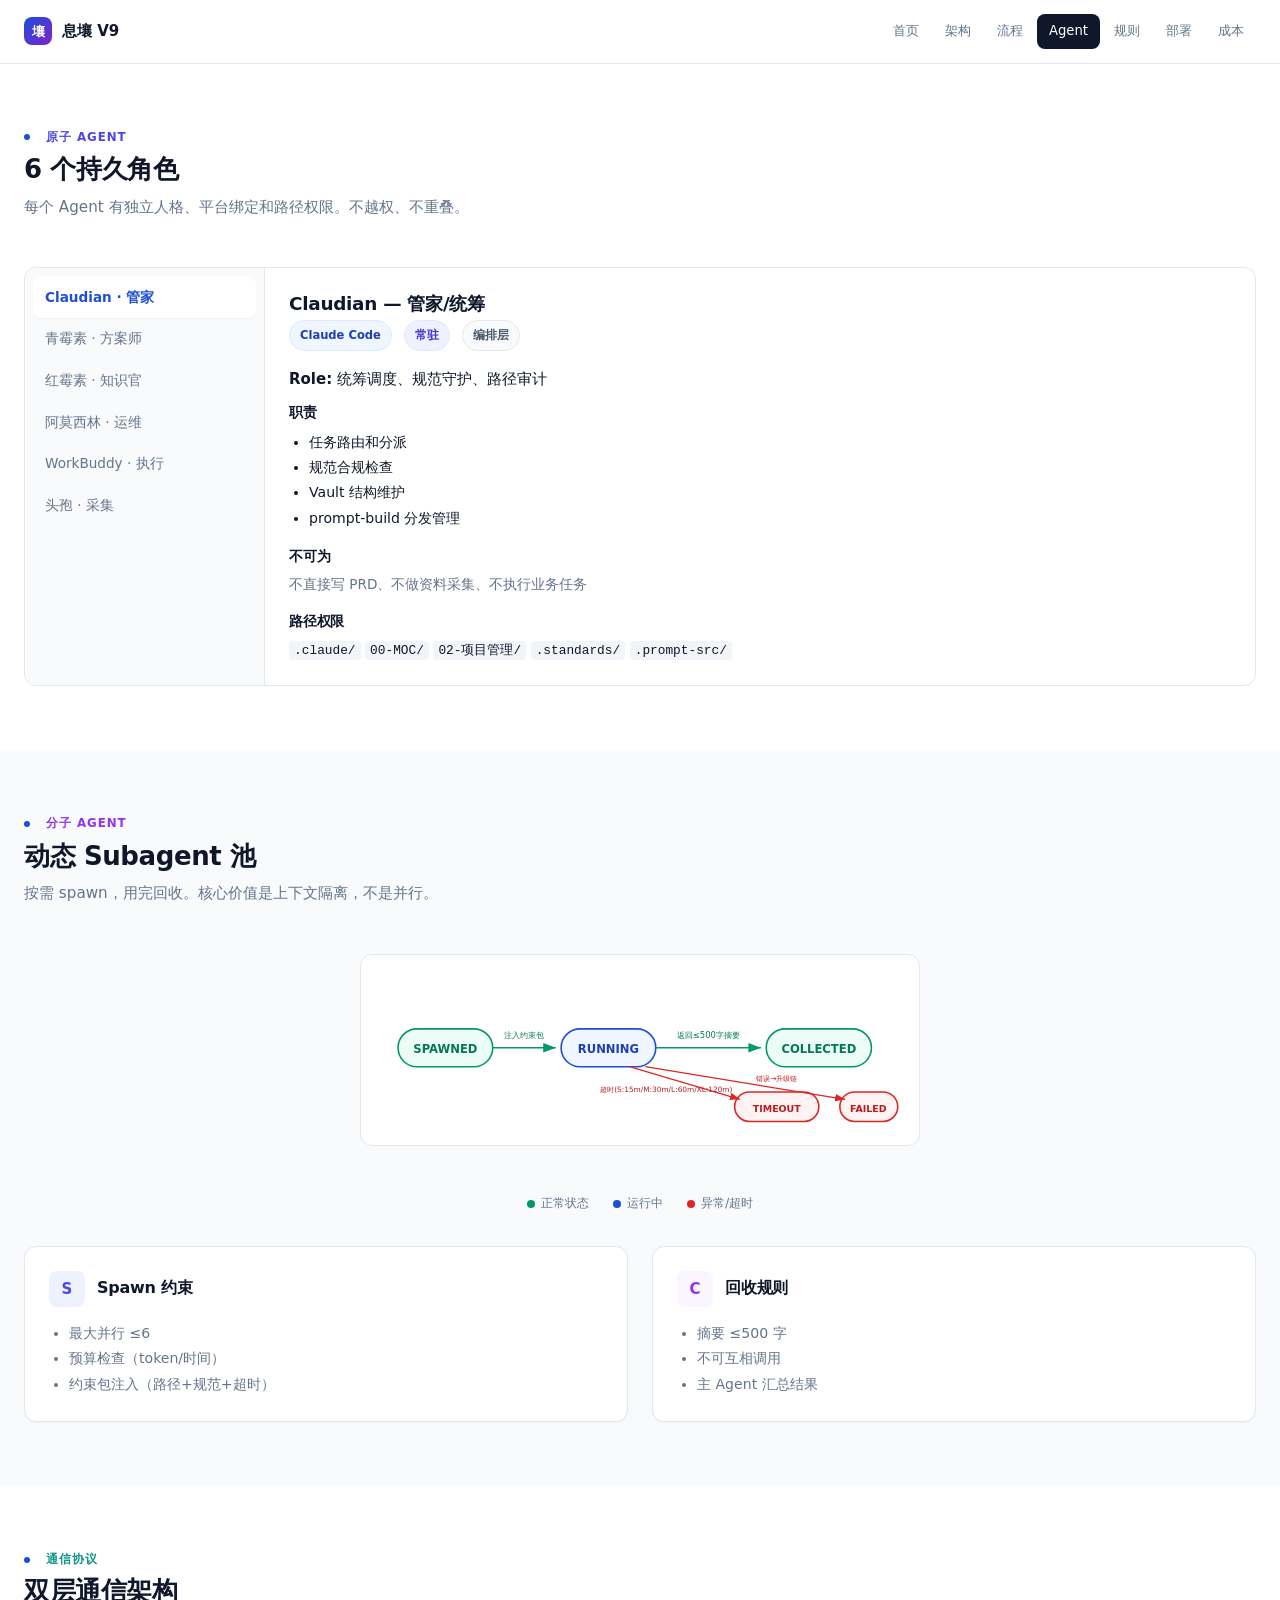
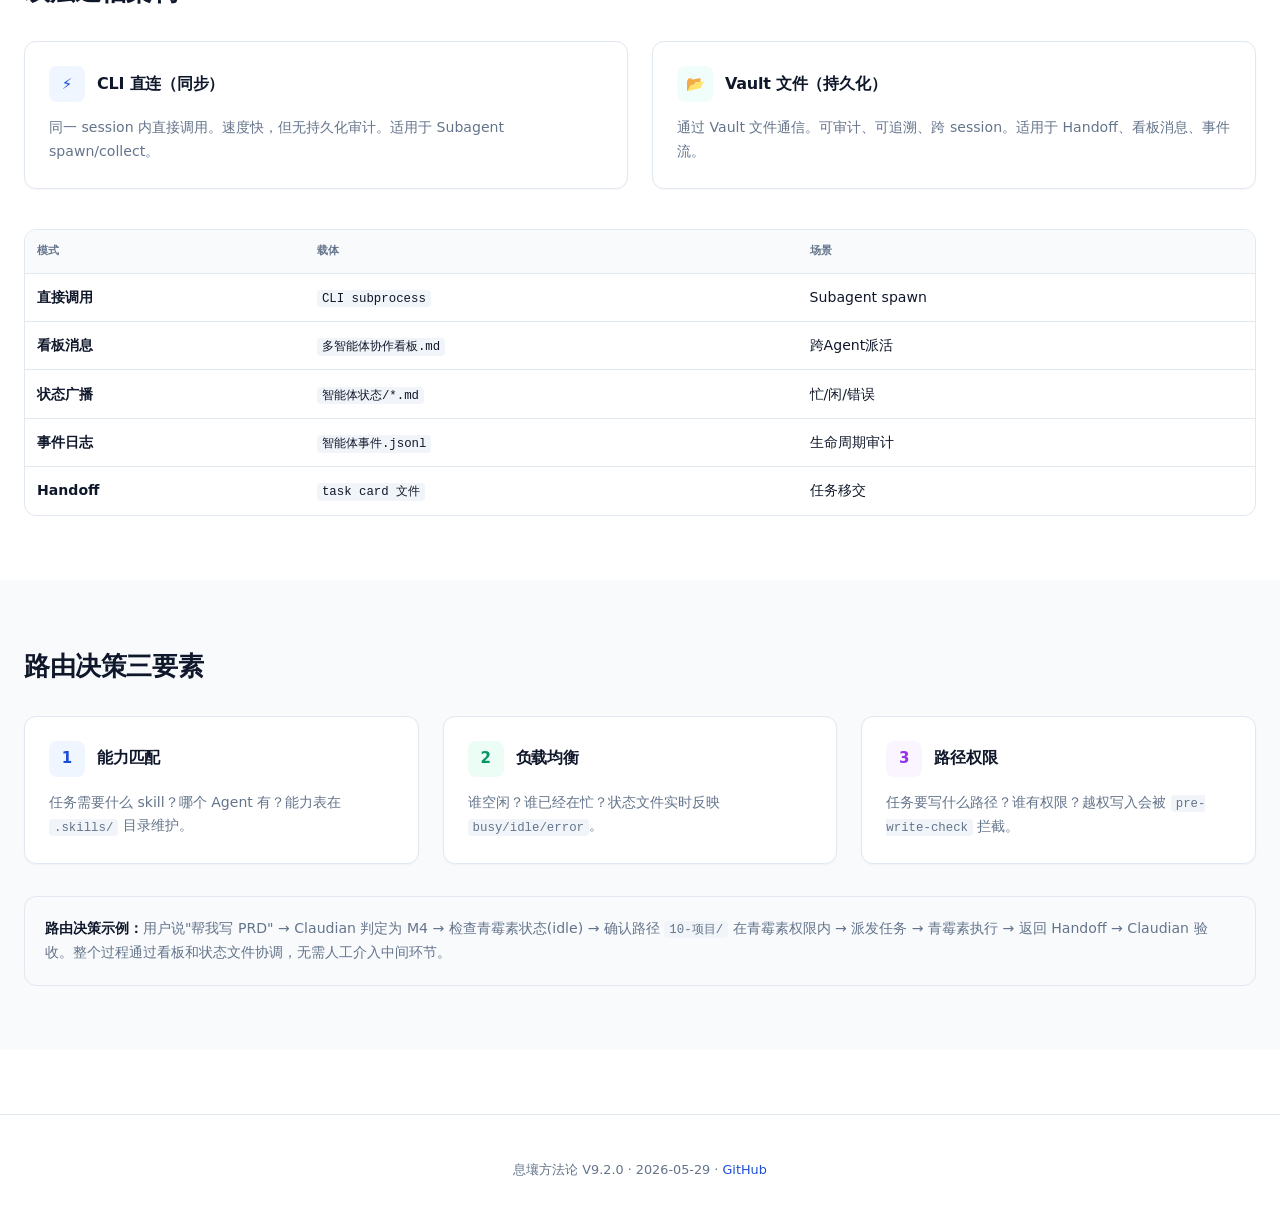
==== agents/index.html @ 629fbed3 "feat: 升级为息壤V9多页站点 将单页V8.5评审版升级为7页V9完整文档站: - 首页: Hero + 二元触发器可视化 + 导航卡片 - 架构: 四层架构图 + 六脉体系Tab + Agent" ====
<!DOCTYPE html>
<html lang="zh-CN">
<head>
  <meta charset="UTF-8">
  <meta name="viewport" content="width=device-width, initial-scale=1.0">
  <title>Agent — 息壤 V9</title>
  <link rel="stylesheet" href="/assets/css/shared.css">
  <style>
    .sv-pane h3 { font-size: 1.15rem; }
    .sv-pane h4 { color: var(--fg); }
    .sv-pane ul { list-style: disc; }
    .sv-pane code { font-size: 0.8rem; }
    .agent-meta { display: flex; gap: 0.75rem; flex-wrap: wrap; margin-bottom: 1rem; }
    .agent-meta .tag { font-size: 0.72rem; }
    .routing-note {
      margin-top: 2rem;
      padding: 1.25rem;
      background: var(--bg-soft);
      border-radius: var(--radius-lg);
      border: 1px solid var(--border);
      font-size: 0.88rem;
      color: var(--fg-muted);
      line-height: 1.7;
    }
    .routing-note strong { color: var(--fg); }
    .state-legend {
      display: flex;
      gap: 1.5rem;
      justify-content: center;
      margin-top: 1rem;
      font-size: 0.78rem;
      color: var(--fg-muted);
    }
    .state-legend span::before {
      content: '';
      display: inline-block;
      width: 8px;
      height: 8px;
      border-radius: 50%;
      margin-right: 0.375rem;
      vertical-align: middle;
    }
    .state-legend .legend-ok::before { background: #059669; }
    .state-legend .legend-err::before { background: #dc2626; }
    .state-legend .legend-run::before { background: #1d4ed8; }
  </style>
</head>
<body data-page="agents">

<nav class="nav">
  <div class="nav-inner">
    <a href="/" class="nav-brand"><span class="nav-brand-icon">壤</span><span>息壤 V9</span></a>
    <div class="nav-links">
      <a href="/">首页</a>
      <a href="/architecture/">架构</a>
      <a href="/workflow/">流程</a>
      <a href="/agents/">Agent</a>
      <a href="/rules/">规则</a>
      <a href="/deploy/">部署</a>
      <a href="/cost/">成本</a>
    </div>
    <button class="nav-mobile-toggle" aria-label="菜单">&#9776;</button>
  </div>
  <div class="nav-mobile-panel">
    <a href="/">首页</a><a href="/architecture/">架构</a><a href="/workflow/">流程</a><a href="/agents/">Agent</a><a href="/rules/">规则</a><a href="/deploy/">部署</a><a href="/cost/">成本</a>
  </div>
</nav>

<!-- ====== Section 1: Six Atomic Agents ====== -->
<section>
  <div class="container">
    <div class="section-header">
      <div>
        <div class="section-eyebrow"><span class="section-eyebrow-dot" style="background:#4f46e5"></span> <span style="color:#4f46e5">原子 Agent</span></div>
        <h2 class="section-title">6 个持久角色</h2>
        <p class="section-subtitle">每个 Agent 有独立人格、平台绑定和路径权限。不越权、不重叠。</p>
      </div>
    </div>

    <div class="splitview">
      <div class="sv-sidebar">
        <div class="sv-item active" data-target="agent-claudian">Claudian · 管家</div>
        <div class="sv-item" data-target="agent-qingmeisu">青霉素 · 方案师</div>
        <div class="sv-item" data-target="agent-hongmeisu">红霉素 · 知识官</div>
        <div class="sv-item" data-target="agent-amoxicillin">阿莫西林 · 运维</div>
        <div class="sv-item" data-target="agent-workbuddy">WorkBuddy · 执行</div>
        <div class="sv-item" data-target="agent-toubao">头孢 · 采集</div>
      </div>
      <div class="sv-detail">
        <!-- Claudian -->
        <div class="sv-pane active" id="agent-claudian">
          <h3 style="margin-bottom:0.25rem;">Claudian — 管家/统筹</h3>
          <div class="agent-meta">
            <span class="tag clr-blue">Claude Code</span>
            <span class="tag clr-indigo">常驻</span>
            <span class="tag clr-slate">编排层</span>
          </div>
          <p style="margin-bottom:0.75rem;"><strong>Role:</strong> 统筹调度、规范守护、路径审计</p>
          <h4 style="font-size:0.88rem;margin-bottom:0.5rem;">职责</h4>
          <ul style="margin:0 0 1rem;padding-left:1.25rem;font-size:0.88rem;line-height:1.8;">
            <li>任务路由和分派</li>
            <li>规范合规检查</li>
            <li>Vault 结构维护</li>
            <li>prompt-build 分发管理</li>
          </ul>
          <h4 style="font-size:0.88rem;margin-bottom:0.5rem;">不可为</h4>
          <p style="font-size:0.85rem;color:var(--fg-muted);margin:0 0 1rem;">不直接写 PRD、不做资料采集、不执行业务任务</p>
          <h4 style="font-size:0.88rem;margin-bottom:0.5rem;">路径权限</h4>
          <p style="font-size:0.85rem;margin:0;"><code>.claude/</code> <code>00-MOC/</code> <code>02-项目管理/</code> <code>.standards/</code> <code>.prompt-src/</code></p>
        </div>

        <!-- 青霉素 -->
        <div class="sv-pane" id="agent-qingmeisu">
          <h3 style="margin-bottom:0.25rem;">青霉素 — 方案师</h3>
          <div class="agent-meta">
            <span class="tag clr-blue">Claude Code</span>
            <span class="tag clr-purple">产出层</span>
            <span class="tag clr-orange">PRD/原型</span>
          </div>
          <p style="margin-bottom:0.75rem;"><strong>Role:</strong> PRD/原型/设计方案产出</p>
          <h4 style="font-size:0.88rem;margin-bottom:0.5rem;">职责</h4>
          <ul style="margin:0 0 1rem;padding-left:1.25rem;font-size:0.88rem;line-height:1.8;">
            <li>Claude Design 方法论执行</li>
            <li>PRD 和设计方案撰写</li>
            <li>HTML 原型开发</li>
            <li>方案评审和修改</li>
          </ul>
          <h4 style="font-size:0.88rem;margin-bottom:0.5rem;">不可为</h4>
          <p style="font-size:0.85rem;color:var(--fg-muted);margin:0 0 1rem;">不管运维、不碰状态表、不做知识整理</p>
          <h4 style="font-size:0.88rem;margin-bottom:0.5rem;">路径权限</h4>
          <p style="font-size:0.85rem;margin:0;"><code>10-项目/</code> <code>沙箱/</code> <code>prototype/</code></p>
        </div>

        <!-- 红霉素 -->
        <div class="sv-pane" id="agent-hongmeisu">
          <h3 style="margin-bottom:0.25rem;">红霉素 — 知识官</h3>
          <div class="agent-meta">
            <span class="tag clr-blue">Claude Code</span>
            <span class="tag clr-green">知识层</span>
            <span class="tag clr-teal">Wiki/Skill</span>
          </div>
          <p style="margin-bottom:0.75rem;"><strong>Role:</strong> LLM Wiki/Skill 清单/知识体系治理</p>
          <h4 style="font-size:0.88rem;margin-bottom:0.5rem;">职责</h4>
          <ul style="margin:0 0 1rem;padding-left:1.25rem;font-size:0.88rem;line-height:1.8;">
            <li>资料摘要(Summary层)产出</li>
            <li>Skill 目录维护</li>
            <li>知识结构规划</li>
            <li>Dataview 查询维护</li>
          </ul>
          <h4 style="font-size:0.88rem;margin-bottom:0.5rem;">不可为</h4>
          <p style="font-size:0.85rem;color:var(--fg-muted);margin:0 0 1rem;">不写 PRD、不管部署、不做运维</p>
          <h4 style="font-size:0.88rem;margin-bottom:0.5rem;">路径权限</h4>
          <p style="font-size:0.85rem;margin:0;"><code>10-项目/*/资料摘要.md</code> <code>30-规范/</code> <code>.skills/</code></p>
        </div>

        <!-- 阿莫西林 -->
        <div class="sv-pane" id="agent-amoxicillin">
          <h3 style="margin-bottom:0.25rem;">阿莫西林 — 运维</h3>
          <div class="agent-meta">
            <span class="tag clr-blue">Claude Code</span>
            <span class="tag clr-amber">基础设施</span>
            <span class="tag clr-red">巡检/健康</span>
          </div>
          <p style="margin-bottom:0.75rem;"><strong>Role:</strong> 状态表/事件流/健康度量/巡检</p>
          <h4 style="font-size:0.88rem;margin-bottom:0.5rem;">职责</h4>
          <ul style="margin:0 0 1rem;padding-left:1.25rem;font-size:0.88rem;line-height:1.8;">
            <li>智能体状态文件维护</li>
            <li>事件流写入和轮转</li>
            <li>健康指标报告</li>
            <li>Gate 规则更新</li>
          </ul>
          <h4 style="font-size:0.88rem;margin-bottom:0.5rem;">不可为</h4>
          <p style="font-size:0.85rem;color:var(--fg-muted);margin:0 0 1rem;">不写产出物、不做业务方案、不管知识</p>
          <h4 style="font-size:0.88rem;margin-bottom:0.5rem;">路径权限</h4>
          <p style="font-size:0.85rem;margin:0;"><code>02-项目管理/智能体状态/</code> <code>.standards/</code></p>
        </div>

        <!-- WorkBuddy -->
        <div class="sv-pane" id="agent-workbuddy">
          <h3 style="margin-bottom:0.25rem;">WorkBuddy — 执行</h3>
          <div class="agent-meta">
            <span class="tag clr-green">OpenClaw</span>
            <span class="tag clr-slate">执行层</span>
            <span class="tag clr-blue">M3轻量</span>
          </div>
          <p style="margin-bottom:0.75rem;"><strong>Role:</strong> 日常任务执行、用户直接对话</p>
          <h4 style="font-size:0.88rem;margin-bottom:0.5rem;">职责</h4>
          <ul style="margin:0 0 1rem;padding-left:1.25rem;font-size:0.88rem;line-height:1.8;">
            <li>用户日常问答</li>
            <li>轻量任务执行(M3)</li>
            <li>信息查询和检索</li>
            <li>简单文件修改</li>
          </ul>
          <h4 style="font-size:0.88rem;margin-bottom:0.5rem;">不可为</h4>
          <p style="font-size:0.85rem;color:var(--fg-muted);margin:0 0 1rem;">不做大型方案、不管多Agent编排、不碰.standards/</p>
          <h4 style="font-size:0.88rem;margin-bottom:0.5rem;">路径权限</h4>
          <p style="font-size:0.85rem;margin:0;"><code>用户指定的项目目录</code></p>
        </div>

        <!-- 头孢 -->
        <div class="sv-pane" id="agent-toubao">
          <h3 style="margin-bottom:0.25rem;">头孢 — 采集</h3>
          <div class="agent-meta">
            <span class="tag clr-orange">飞书/浏览器插件</span>
            <span class="tag clr-amber">Source层</span>
            <span class="tag clr-slate">采集</span>
          </div>
          <p style="margin-bottom:0.75rem;"><strong>Role:</strong> 外部资料采集、格式转换</p>
          <h4 style="font-size:0.88rem;margin-bottom:0.5rem;">职责</h4>
          <ul style="margin:0 0 1rem;padding-left:1.25rem;font-size:0.88rem;line-height:1.8;">
            <li>飞书文档采集到 Vault</li>
            <li>网页内容抓取</li>
            <li>文件格式转换(docx→md)</li>
            <li>Source 层资料入库</li>
          </ul>
          <h4 style="font-size:0.88rem;margin-bottom:0.5rem;">不可为</h4>
          <p style="font-size:0.85rem;color:var(--fg-muted);margin:0 0 1rem;">不做加工分析、不写Summary、不管状态</p>
          <h4 style="font-size:0.88rem;margin-bottom:0.5rem;">路径权限</h4>
          <p style="font-size:0.85rem;margin:0;"><code>20-资料/</code></p>
        </div>
      </div>
    </div>
  </div>
</section>

<!-- ====== Section 2: Dynamic Molecular Agents ====== -->
<section class="section-alt">
  <div class="container">
    <div class="section-header">
      <div>
        <div class="section-eyebrow"><span class="section-eyebrow-dot" style="background:#9333ea"></span> <span style="color:#9333ea">分子 Agent</span></div>
        <h2 class="section-title">动态 Subagent 池</h2>
        <p class="section-subtitle">按需 spawn，用完回收。核心价值是上下文隔离，不是并行。</p>
      </div>
    </div>

    <!-- State Machine SVG -->
    <div style="text-align:center;margin-bottom:2.5rem;">
      <svg viewBox="0 0 500 150" xmlns="http://www.w3.org/2000/svg" style="max-width:560px;width:100%;background:white;border-radius:0.75rem;border:1px solid var(--border);padding:1rem;">
        <!-- States -->
        <rect x="20" y="55" width="90" height="36" rx="18" fill="#ecfdf5" stroke="#059669" stroke-width="1.5"/>
        <text x="65" y="78" text-anchor="middle" font-size="11" font-weight="600" fill="#047857">SPAWNED</text>

        <rect x="175" y="55" width="90" height="36" rx="18" fill="#eff6ff" stroke="#1d4ed8" stroke-width="1.5"/>
        <text x="220" y="78" text-anchor="middle" font-size="11" font-weight="600" fill="#1e40af">RUNNING</text>

        <rect x="370" y="55" width="100" height="36" rx="18" fill="#ecfdf5" stroke="#059669" stroke-width="1.5"/>
        <text x="420" y="78" text-anchor="middle" font-size="11" font-weight="600" fill="#047857">COLLECTED</text>

        <rect x="340" y="115" width="80" height="28" rx="14" fill="#fef2f2" stroke="#dc2626" stroke-width="1.5"/>
        <text x="380" y="134" text-anchor="middle" font-size="9" font-weight="600" fill="#b91c1c">TIMEOUT</text>

        <rect x="440" y="115" width="55" height="28" rx="14" fill="#fef2f2" stroke="#dc2626" stroke-width="1.5"/>
        <text x="467" y="134" text-anchor="middle" font-size="9" font-weight="600" fill="#b91c1c">FAILED</text>

        <!-- Arrows: SPAWNED -> RUNNING -->
        <line x1="110" y1="73" x2="170" y2="73" stroke="#059669" stroke-width="1.5" marker-end="url(#arrowGreen)"/>
        <text x="140" y="64" text-anchor="middle" font-size="8" fill="#047857">注入约束包</text>

        <!-- Arrows: RUNNING -> COLLECTED -->
        <line x1="265" y1="73" x2="365" y2="73" stroke="#059669" stroke-width="1.5" marker-end="url(#arrowGreen)"/>
        <text x="315" y="64" text-anchor="middle" font-size="8" fill="#047857">返回≤500字摘要</text>

        <!-- Arrows: RUNNING -> TIMEOUT -->
        <line x1="240" y1="91" x2="345" y2="122" stroke="#dc2626" stroke-width="1.2" marker-end="url(#arrowRed)"/>
        <text x="275" y="115" text-anchor="middle" font-size="7" fill="#b91c1c">超时(S:15m/M:30m/L:60m/XL:120m)</text>

        <!-- Arrows: RUNNING -> FAILED -->
        <line x1="255" y1="91" x2="445" y2="122" stroke="#dc2626" stroke-width="1.2" marker-end="url(#arrowRed)"/>
        <text x="380" y="105" text-anchor="middle" font-size="7" fill="#b91c1c">错误→升级链</text>

        <!-- Arrow markers -->
        <defs>
          <marker id="arrowGreen" markerWidth="8" markerHeight="6" refX="8" refY="3" orient="auto">
            <polygon points="0 0, 8 3, 0 6" fill="#059669"/>
          </marker>
          <marker id="arrowRed" markerWidth="8" markerHeight="6" refX="8" refY="3" orient="auto">
            <polygon points="0 0, 8 3, 0 6" fill="#dc2626"/>
          </marker>
        </defs>
      </svg>
    </div>

    <div class="state-legend">
      <span class="legend-ok">正常状态</span>
      <span class="legend-run">运行中</span>
      <span class="legend-err">异常/超时</span>
    </div>

    <!-- Constraint Cards -->
    <div class="grid grid-2" style="margin-top:2rem;">
      <div class="card clr-indigo">
        <div class="card-header">
          <div class="card-icon">S</div>
          <h3 class="card-title">Spawn 约束</h3>
        </div>
        <ul style="margin:0;padding-left:1.25rem;font-size:0.88rem;line-height:1.8;color:var(--fg-muted);">
          <li>最大并行 ≤6</li>
          <li>预算检查（token/时间）</li>
          <li>约束包注入（路径+规范+超时）</li>
        </ul>
      </div>
      <div class="card clr-purple">
        <div class="card-header">
          <div class="card-icon">C</div>
          <h3 class="card-title">回收规则</h3>
        </div>
        <ul style="margin:0;padding-left:1.25rem;font-size:0.88rem;line-height:1.8;color:var(--fg-muted);">
          <li>摘要 ≤500 字</li>
          <li>不可互相调用</li>
          <li>主 Agent 汇总结果</li>
        </ul>
      </div>
    </div>
  </div>
</section>

<!-- ====== Section 3: Communication Protocol ====== -->
<section>
  <div class="container">
    <div class="section-header">
      <div>
        <div class="section-eyebrow"><span class="section-eyebrow-dot" style="background:#0d9488"></span> <span style="color:#0d9488">通信协议</span></div>
        <h2 class="section-title">双层通信架构</h2>
      </div>
    </div>

    <div class="grid grid-2" style="margin-bottom:2.5rem;">
      <div class="card clr-blue">
        <div class="card-header">
          <div class="card-icon">&#9889;</div>
          <h3 class="card-title">CLI 直连（同步）</h3>
        </div>
        <p style="font-size:0.88rem;color:var(--fg-muted);margin:0;line-height:1.7;">同一 session 内直接调用。速度快，但无持久化审计。适用于 Subagent spawn/collect。</p>
      </div>
      <div class="card clr-teal">
        <div class="card-header">
          <div class="card-icon">&#128194;</div>
          <h3 class="card-title">Vault 文件（持久化）</h3>
        </div>
        <p style="font-size:0.88rem;color:var(--fg-muted);margin:0;line-height:1.7;">通过 Vault 文件通信。可审计、可追溯、跨 session。适用于 Handoff、看板消息、事件流。</p>
      </div>
    </div>

    <!-- Communication Modes Table -->
    <div class="table-wrap">
      <table>
        <thead>
          <tr>
            <th>模式</th>
            <th>载体</th>
            <th>场景</th>
          </tr>
        </thead>
        <tbody>
          <tr>
            <td><strong>直接调用</strong></td>
            <td><code>CLI subprocess</code></td>
            <td>Subagent spawn</td>
          </tr>
          <tr>
            <td><strong>看板消息</strong></td>
            <td><code>多智能体协作看板.md</code></td>
            <td>跨Agent派活</td>
          </tr>
          <tr>
            <td><strong>状态广播</strong></td>
            <td><code>智能体状态/*.md</code></td>
            <td>忙/闲/错误</td>
          </tr>
          <tr>
            <td><strong>事件日志</strong></td>
            <td><code>智能体事件.jsonl</code></td>
            <td>生命周期审计</td>
          </tr>
          <tr>
            <td><strong>Handoff</strong></td>
            <td><code>task card 文件</code></td>
            <td>任务移交</td>
          </tr>
        </tbody>
      </table>
    </div>
  </div>
</section>

<!-- ====== Section 4: Routing Principles ====== -->
<section class="section-alt">
  <div class="container">
    <div class="section-header">
      <div>
        <h2 class="section-title">路由决策三要素</h2>
      </div>
    </div>

    <div class="grid grid-3">
      <div class="card card-hover clr-blue">
        <div class="card-header">
          <div class="card-icon">1</div>
          <h3 class="card-title">能力匹配</h3>
        </div>
        <p style="font-size:0.88rem;color:var(--fg-muted);margin:0;line-height:1.7;">任务需要什么 skill？哪个 Agent 有？能力表在 <code>.skills/</code> 目录维护。</p>
      </div>
      <div class="card card-hover clr-green">
        <div class="card-header">
          <div class="card-icon">2</div>
          <h3 class="card-title">负载均衡</h3>
        </div>
        <p style="font-size:0.88rem;color:var(--fg-muted);margin:0;line-height:1.7;">谁空闲？谁已经在忙？状态文件实时反映 <code>busy/idle/error</code>。</p>
      </div>
      <div class="card card-hover clr-purple">
        <div class="card-header">
          <div class="card-icon">3</div>
          <h3 class="card-title">路径权限</h3>
        </div>
        <p style="font-size:0.88rem;color:var(--fg-muted);margin:0;line-height:1.7;">任务要写什么路径？谁有权限？越权写入会被 <code>pre-write-check</code> 拦截。</p>
      </div>
    </div>

    <div class="routing-note">
      <strong>路由决策示例：</strong>用户说"帮我写 PRD" → Claudian 判定为 M4 → 检查青霉素状态(idle) → 确认路径 <code>10-项目/</code> 在青霉素权限内 → 派发任务 → 青霉素执行 → 返回 Handoff → Claudian 验收。整个过程通过看板和状态文件协调，无需人工介入中间环节。
    </div>
  </div>
</section>

<!-- ====== Footer ====== -->
<footer class="footer">
  <div class="container">
    <p>息壤方法论 V9.2.0 · 2026-05-29 · <a href="https://github.com/disturbo/xirang">GitHub</a></p>
  </div>
</footer>

<script src="/assets/js/shared.js"></script>
</body>
</html>
---- assets/css/shared.css ----
/* ============================================================
   Xirang V9 Design System — shared.css
   Extracted from V8.5 single-page + new multi-page components
   ============================================================ */

/* ----------------------------------------------------------
   1. Design Tokens
   ---------------------------------------------------------- */
:root {
  --bg:#fff; --bg-soft:#f8fafc; --bg-muted:#f1f5f9;
  --fg:#0f172a; --fg-muted:#64748b; --fg-soft:#94a3b8;
  --border:#e2e8f0; --border-soft:#f1f5f9;
  --primary:#1d4ed8; --primary-soft:#eff6ff;
  --radius:0.5rem; --radius-lg:0.75rem;
  --shadow-xs:0 1px 2px 0 rgba(15,23,42,.04);
  --shadow-sm:0 1px 3px rgba(15,23,42,.06),0 1px 2px rgba(15,23,42,.04);
  --shadow-md:0 6px 16px rgba(15,23,42,.08),0 2px 4px rgba(15,23,42,.04);
}

/* Color Theme Classes */
.clr-blue   { --c-bg:#eff6ff; --c-border:#dbeafe; --c-fg:#1e40af; --c-strong:#1d4ed8; }
.clr-green  { --c-bg:#ecfdf5; --c-border:#d1fae5; --c-fg:#047857; --c-strong:#059669; }
.clr-purple { --c-bg:#faf5ff; --c-border:#f3e8ff; --c-fg:#7e22ce; --c-strong:#9333ea; }
.clr-orange { --c-bg:#fff7ed; --c-border:#ffedd5; --c-fg:#c2410c; --c-strong:#ea580c; }
.clr-red    { --c-bg:#fef2f2; --c-border:#fee2e2; --c-fg:#b91c1c; --c-strong:#dc2626; }
.clr-amber  { --c-bg:#fffbeb; --c-border:#fef3c7; --c-fg:#b45309; --c-strong:#d97706; }
.clr-indigo { --c-bg:#eef2ff; --c-border:#e0e7ff; --c-fg:#4338ca; --c-strong:#4f46e5; }
.clr-teal   { --c-bg:#f0fdfa; --c-border:#ccfbf1; --c-fg:#0f766e; --c-strong:#0d9488; }
.clr-rose   { --c-bg:#fff1f2; --c-border:#ffe4e6; --c-fg:#be123c; --c-strong:#e11d48; }
.clr-slate  { --c-bg:#f8fafc; --c-border:#e2e8f0; --c-fg:#475569; --c-strong:#334155; }

/* ----------------------------------------------------------
   2. Reset & Base
   ---------------------------------------------------------- */
* { box-sizing: border-box; }
html { scroll-behavior: smooth; }

body {
  margin: 0;
  font-family: ui-sans-serif, system-ui, -apple-system, "PingFang SC", "Microsoft YaHei", sans-serif;
  font-size: 15px;
  line-height: 1.65;
  color: var(--fg);
  background: white;
  -webkit-font-smoothing: antialiased;
}

a { color: var(--primary); text-decoration: none; }
a:hover { text-decoration: underline; }

h1, h2, h3, h4, h5, h6 {
  margin: 0;
  line-height: 1.3;
  letter-spacing: -0.015em;
  font-weight: 600;
}

code {
  font-family: ui-monospace, SFMono-Regular, "SF Mono", Menlo, Consolas, monospace;
  background: var(--bg-muted);
  padding: 0.15em 0.4em;
  border-radius: 0.25rem;
  font-size: 0.88em;
}

img { max-width: 100%; display: block; }

/* ----------------------------------------------------------
   3. Navigation (multi-page with hamburger)
   ---------------------------------------------------------- */
.nav {
  position: sticky;
  top: 0;
  z-index: 50;
  background: rgba(255,255,255,0.92);
  backdrop-filter: blur(12px);
  -webkit-backdrop-filter: blur(12px);
  border-bottom: 1px solid var(--border);
}

.nav-inner {
  max-width: 1280px;
  margin: 0 auto;
  padding: 0.875rem 1.5rem;
  display: flex;
  align-items: center;
  gap: 1rem;
}

.nav-brand {
  display: flex;
  align-items: center;
  gap: 0.625rem;
  font-weight: 600;
  text-decoration: none;
  color: var(--fg);
}

.nav-brand-icon {
  width: 1.75rem;
  height: 1.75rem;
  border-radius: var(--radius);
  background: linear-gradient(135deg, #1d4ed8, #7e22ce);
  color: white;
  display: grid;
  place-items: center;
  font-size: 0.8rem;
  font-weight: 700;
}

.nav-links {
  display: flex;
  gap: 0.125rem;
  margin-left: auto;
}

.nav-links a {
  padding: 0.4rem 0.75rem;
  border-radius: var(--radius);
  color: var(--fg-muted);
  font-size: 0.825rem;
  font-weight: 500;
  text-decoration: none;
  transition: background 0.15s, color 0.15s;
}

.nav-links a:hover {
  background: var(--bg-muted);
  color: var(--fg);
  text-decoration: none;
}

.nav-links a.active {
  background: var(--fg);
  color: white;
}

.nav-mobile-toggle {
  display: none;
  border: none;
  background: none;
  padding: 0.4rem;
  cursor: pointer;
  margin-left: auto;
  font-size: 1.25rem;
  color: var(--fg);
}

.nav-mobile-panel {
  display: none;
  flex-direction: column;
  gap: 0.25rem;
  padding: 0.5rem 1.5rem 1rem;
  border-bottom: 1px solid var(--border);
}

.nav.open .nav-mobile-panel {
  display: flex;
}

.nav-mobile-panel a {
  padding: 0.6rem 0.75rem;
  border-radius: var(--radius);
  color: var(--fg-muted);
  font-size: 0.9rem;
  font-weight: 500;
  text-decoration: none;
}

.nav-mobile-panel a:hover { background: var(--bg-muted); color: var(--fg); }
.nav-mobile-panel a.active { background: var(--fg); color: white; }

/* ----------------------------------------------------------
   4. Layout
   ---------------------------------------------------------- */
.container {
  max-width: 1280px;
  margin: 0 auto;
  padding: 0 1.5rem;
}

section {
  padding: 4rem 0;
  scroll-margin-top: 4.5rem;
}

section.section-alt {
  background: var(--bg-soft);
  position: relative;
}

section.section-alt::before {
  content: '';
  position: absolute;
  inset: 0;
  left: 50%;
  width: 100vw;
  transform: translateX(-50%);
  background: inherit;
  z-index: -1;
}

.grid { display: grid; }
.grid-2 { grid-template-columns: repeat(2, 1fr); gap: 1.5rem; }
.grid-3 { grid-template-columns: repeat(3, 1fr); gap: 1.5rem; }
.grid-4 { grid-template-columns: repeat(4, 1fr); gap: 1.5rem; }

/* ----------------------------------------------------------
   5. Hero Section
   ---------------------------------------------------------- */
.hero {
  padding: 4.5rem 0 3.5rem;
  background: linear-gradient(180deg, var(--primary-soft) 0%, white 100%);
  border-bottom: 1px solid var(--border);
  overflow: hidden;
  position: relative;
}

.hero::before {
  content: '';
  position: absolute;
  top: -40%;
  right: -20%;
  width: 600px;
  height: 600px;
  background: radial-gradient(circle, rgba(29,78,216,0.06) 0%, transparent 70%),
              radial-gradient(circle at 60% 40%, rgba(126,34,206,0.04) 0%, transparent 60%);
  pointer-events: none;
}

.hero h1 {
  font-size: clamp(2rem, 4.5vw, 3rem);
  font-weight: 700;
  letter-spacing: -0.025em;
}

.hero h1 .accent {
  background: linear-gradient(135deg, #1d4ed8, #7e22ce);
  -webkit-background-clip: text;
  -webkit-text-fill-color: transparent;
  background-clip: text;
}

.hero .lead {
  font-size: 1.075rem;
  color: var(--fg-muted);
  max-width: 44rem;
  margin-top: 1rem;
}

.hero-stats {
  display: grid;
  grid-template-columns: repeat(4, 1fr);
  gap: 1rem;
  margin-top: 2rem;
}

.hero-stat {
  background: white;
  border-left: 3px solid var(--c-strong, var(--primary));
  padding: 1rem 1.25rem;
  border-radius: var(--radius);
  box-shadow: var(--shadow-xs);
}

.hero-stat-value {
  font-size: 1.75rem;
  font-weight: 700;
  letter-spacing: -0.02em;
}

.hero-stat-label {
  font-size: 0.78rem;
  color: var(--fg-muted);
  margin-top: 0.125rem;
}

.hero-meta {
  display: inline-flex;
  align-items: center;
  gap: 0.5rem;
  padding: 0.35rem 0.85rem;
  border-radius: 9999px;
  background: var(--bg-soft);
  border: 1px solid var(--border);
  font-size: 0.78rem;
  color: var(--fg-muted);
  margin-top: 1.5rem;
}

.hero-meta .pulse-dot {
  width: 8px;
  height: 8px;
  border-radius: 50%;
  background: #10b981;
  animation: pulse 2s infinite;
}

/* ----------------------------------------------------------
   6. Section Headers
   ---------------------------------------------------------- */
.section-header {
  display: flex;
  align-items: flex-start;
  justify-content: space-between;
  margin-bottom: 2rem;
}

.section-eyebrow {
  text-transform: uppercase;
  font-size: 0.74rem;
  font-weight: 600;
  letter-spacing: 0.08em;
  color: var(--fg-muted);
  display: flex;
  align-items: center;
  gap: 0.5rem;
}

.section-eyebrow::before {
  content: '';
  width: 6px;
  height: 6px;
  border-radius: 50%;
  background: var(--c-strong, var(--primary));
}

.section-title {
  font-size: 1.625rem;
  font-weight: 700;
  margin-top: 0.375rem;
}

.section-subtitle {
  color: var(--fg-muted);
  font-size: 0.95rem;
  max-width: 56rem;
  margin-top: 0.5rem;
}

/* ----------------------------------------------------------
   7. Cards
   ---------------------------------------------------------- */
.card {
  background: white;
  border: 1px solid var(--border);
  border-radius: var(--radius-lg);
  padding: 1.5rem;
  box-shadow: var(--shadow-xs);
}

.card-hover {
  transition: transform 0.2s, box-shadow 0.2s;
}

.card-hover:hover {
  transform: translateY(-2px);
  box-shadow: var(--shadow-md);
}

.card-header {
  display: flex;
  align-items: center;
  gap: 0.75rem;
  margin-bottom: 0.875rem;
}

.card-icon {
  width: 2.25rem;
  height: 2.25rem;
  border-radius: var(--radius);
  display: grid;
  place-items: center;
  background: var(--c-bg, var(--bg-soft));
  color: var(--c-strong, var(--primary));
  font-weight: 700;
}

.card-title {
  font-size: 1rem;
  font-weight: 600;
}

/* ----------------------------------------------------------
   8. Buttons & Badges
   ---------------------------------------------------------- */
.btn {
  display: inline-flex;
  align-items: center;
  gap: 0.375rem;
  padding: 0.5rem 1rem;
  border-radius: var(--radius);
  font-weight: 600;
  font-size: 0.85rem;
  border: none;
  cursor: pointer;
  transition: background 0.15s, box-shadow 0.15s;
  text-decoration: none;
}

.btn-primary {
  background: var(--primary);
  color: white;
}

.btn-primary:hover {
  background: #1e40af;
  text-decoration: none;
}

.btn-outline {
  border: 1px solid var(--border);
  background: white;
  color: var(--primary);
}

.btn-outline:hover {
  background: var(--primary);
  color: white;
  border-color: var(--primary);
  text-decoration: none;
}

.badge {
  display: inline-flex;
  align-items: center;
  padding: 0.25rem 0.5rem;
  border-radius: 9999px;
  font-size: 0.7rem;
  font-weight: 600;
}

.tag {
  display: inline-flex;
  align-items: center;
  padding: 0.3rem 0.625rem;
  border-radius: 9999px;
  font-size: 0.75rem;
  font-weight: 600;
  background: var(--c-bg, var(--bg-soft));
  color: var(--c-fg, var(--fg-muted));
  border: 1px solid var(--c-border, var(--border));
}

/* ----------------------------------------------------------
   9. Tables
   ---------------------------------------------------------- */
.table-wrap {
  overflow-x: auto;
  border: 1px solid var(--border);
  border-radius: var(--radius-lg);
}

table {
  width: 100%;
  border-collapse: collapse;
}

th {
  text-transform: uppercase;
  font-size: 0.7rem;
  font-weight: 600;
  letter-spacing: 0.04em;
  background: var(--bg-soft);
  padding: 0.75rem;
  text-align: left;
  color: var(--fg-muted);
}

td {
  padding: 0.75rem;
  border-top: 1px solid var(--border);
  font-size: 0.88rem;
}

/* ----------------------------------------------------------
   10. Flow Tabs
   ---------------------------------------------------------- */
.flow-tabs {
  display: flex;
  gap: 0.25rem;
  border-bottom: 1px solid var(--border);
  overflow-x: auto;
  padding-bottom: 0;
}

.flow-tab {
  padding: 0.6rem 1rem;
  border-radius: var(--radius) var(--radius) 0 0;
  color: var(--fg-muted);
  font-size: 0.85rem;
  font-weight: 500;
  cursor: pointer;
  white-space: nowrap;
  border: 1px solid transparent;
  border-bottom: none;
  background: none;
}

.flow-tab:hover { color: var(--fg); }

.flow-tab.active {
  background: white;
  border-color: var(--border);
  color: var(--primary);
  font-weight: 600;
}

.flow-pane { display: none; padding-top: 1.25rem; }
.flow-pane.active { display: block; }

/* ----------------------------------------------------------
   11. Split View
   ---------------------------------------------------------- */
.splitview {
  display: grid;
  grid-template-columns: 240px 1fr;
  border: 1px solid var(--border);
  border-radius: var(--radius-lg);
  overflow: hidden;
}

.sv-sidebar {
  background: var(--bg-soft);
  border-right: 1px solid var(--border);
  padding: 0.5rem;
}

.sv-item {
  padding: 0.6rem 0.75rem;
  border-radius: var(--radius);
  cursor: pointer;
  color: var(--fg-muted);
  font-size: 0.85rem;
  font-weight: 500;
  transition: background 0.1s;
}

.sv-item:hover { background: var(--bg-muted); color: var(--fg); }

.sv-item.active {
  background: white;
  box-shadow: var(--shadow-xs);
  color: var(--primary);
  font-weight: 600;
}

.sv-detail { padding: 1.5rem; }
.sv-pane { display: none; }
.sv-pane.active { display: block; }

/* ----------------------------------------------------------
   12. Accordion
   ---------------------------------------------------------- */
.accordion {
  border: 1px solid var(--border);
  border-radius: var(--radius-lg);
  overflow: hidden;
}

.accordion-item {
  border-bottom: 1px solid var(--border);
}

.accordion-item:last-child { border-bottom: none; }

.accordion-header {
  display: flex;
  align-items: center;
  justify-content: space-between;
  padding: 1rem 1.25rem;
  cursor: pointer;
  font-weight: 600;
  font-size: 0.95rem;
  background: white;
  transition: background 0.15s;
}

.accordion-header:hover { background: var(--bg-soft); }

.accordion-header::after {
  content: '+';
  font-size: 1.25rem;
  color: var(--fg-muted);
  transition: transform 0.2s;
}

.accordion-item.open .accordion-header::after { content: '\2212'; }

.accordion-body {
  display: none;
  padding: 0 1.25rem 1.25rem;
}

.accordion-item.open .accordion-body {
  display: block;
  animation: slideDown 0.2s ease;
}

/* ----------------------------------------------------------
   13. Level Cards (deploy page)
   ---------------------------------------------------------- */
.level-cards {
  display: grid;
  grid-template-columns: repeat(4, 1fr);
  gap: 1rem;
  margin-bottom: 2rem;
}

.level-card {
  background: white;
  border: 2px solid var(--border);
  border-radius: var(--radius-lg);
  padding: 1.5rem;
  cursor: pointer;
  transition: all 0.2s;
  text-align: center;
}

.level-card:hover {
  border-color: var(--primary);
  transform: translateY(-2px);
  box-shadow: var(--shadow-md);
}

.level-card.active {
  border-color: var(--primary);
  background: var(--primary-soft);
  box-shadow: 0 0 0 3px rgba(29,78,216,0.1);
}

.level-card-level { font-size: 1.5rem; font-weight: 700; color: var(--primary); }
.level-card-name { font-size: 1.1rem; font-weight: 600; margin: 0.5rem 0 0.25rem; }
.level-card-time { font-size: 0.8rem; color: var(--fg-muted); }
.level-card-desc { font-size: 0.85rem; color: var(--fg-muted); margin-top: 0.5rem; }

.level-detail { display: none; }
.level-detail.active { display: block; animation: slideDown 0.3s ease; }

/* ----------------------------------------------------------
   14. Progress Bar
   ---------------------------------------------------------- */
.progress-track {
  height: 6px;
  background: var(--bg-muted);
  border-radius: 3px;
  margin: 1rem 0;
  overflow: hidden;
}

.progress-fill {
  height: 100%;
  background: linear-gradient(90deg, var(--primary), #7e22ce);
  border-radius: 3px;
  transition: width 0.3s ease;
}

.progress-info {
  display: flex;
  justify-content: space-between;
  font-size: 0.8rem;
  color: var(--fg-muted);
  margin-bottom: 0.25rem;
}

/* ----------------------------------------------------------
   15. Platform Toggle
   ---------------------------------------------------------- */
.platform-toggle-group {
  display: inline-flex;
  border: 1px solid var(--border);
  border-radius: var(--radius);
  overflow: hidden;
}

.platform-toggle {
  padding: 0.4rem 1rem;
  border: none;
  background: white;
  font-size: 0.85rem;
  font-weight: 500;
  cursor: pointer;
  transition: all 0.15s;
}

.platform-toggle.active {
  background: var(--fg);
  color: white;
}

/* ----------------------------------------------------------
   16. Checklist
   ---------------------------------------------------------- */
.checklist {
  list-style: none;
  padding: 0;
  margin: 1rem 0;
}

.checklist-item {
  display: flex;
  align-items: flex-start;
  gap: 0.75rem;
  padding: 0.75rem 0;
  border-bottom: 1px solid var(--border-soft);
}

.checklist-item:last-child { border-bottom: none; }

.checklist-item input[type="checkbox"] {
  margin-top: 0.2rem;
  width: 1.1rem;
  height: 1.1rem;
  accent-color: var(--primary);
}

.checklist-item label {
  font-size: 0.9rem;
  line-height: 1.5;
  cursor: pointer;
}

.checklist-item.done label {
  color: var(--fg-muted);
  text-decoration: line-through;
}

/* ----------------------------------------------------------
   17. Navigation Card (homepage)
   ---------------------------------------------------------- */
.nav-card {
  background: white;
  border: 1px solid var(--border);
  border-radius: var(--radius-lg);
  padding: 1.75rem;
  display: flex;
  flex-direction: column;
  gap: 0.75rem;
  transition: all 0.2s;
  text-decoration: none;
  color: inherit;
}

.nav-card:hover {
  transform: translateY(-3px);
  box-shadow: var(--shadow-md);
  border-color: var(--c-border, var(--border));
  text-decoration: none;
}

.nav-card-icon {
  width: 2.5rem;
  height: 2.5rem;
  border-radius: var(--radius);
  background: var(--c-bg, var(--bg-soft));
  color: var(--c-strong, var(--primary));
  display: grid;
  place-items: center;
  font-size: 1.1rem;
  font-weight: 700;
}

.nav-card-title { font-size: 1.05rem; font-weight: 600; }
.nav-card-desc { font-size: 0.85rem; color: var(--fg-muted); line-height: 1.5; }

/* ----------------------------------------------------------
   18. Footer
   ---------------------------------------------------------- */
.footer {
  padding: 2rem 0;
  border-top: 1px solid var(--border);
  margin-top: 4rem;
  text-align: center;
  color: var(--fg-muted);
  font-size: 0.8rem;
}

.footer a { color: var(--primary); }

/* ----------------------------------------------------------
   19. Utility Classes
   ---------------------------------------------------------- */
.text-center { text-align: center; }
.text-muted { color: var(--fg-muted); }
.mt-1 { margin-top: 0.5rem; }
.mt-2 { margin-top: 1rem; }
.mt-3 { margin-top: 1.5rem; }
.mt-4 { margin-top: 2rem; }
.mb-2 { margin-bottom: 1rem; }
.hidden { display: none; }

/* ----------------------------------------------------------
   20. Animations
   ---------------------------------------------------------- */
@keyframes slideDown {
  from { opacity: 0; transform: translateY(-10px); }
  to { opacity: 1; transform: translateY(0); }
}

@keyframes pulse {
  0%, 100% { box-shadow: 0 0 0 4px rgba(16,185,129,.18); }
  50% { box-shadow: 0 0 0 6px rgba(16,185,129,.25); }
}

/* ----------------------------------------------------------
   21. Responsive Breakpoints
   ---------------------------------------------------------- */
@media (max-width: 1024px) {
  .grid-3 { grid-template-columns: repeat(2, 1fr); }
  .grid-4 { grid-template-columns: repeat(2, 1fr); }
  .splitview { grid-template-columns: 1fr; }
  .sv-sidebar { border-right: none; border-bottom: 1px solid var(--border); }
}

@media (max-width: 768px) {
  .nav-links { display: none; }
  .nav-mobile-toggle { display: block; }
  .hero-stats { grid-template-columns: repeat(2, 1fr); }
  .grid-2 { grid-template-columns: 1fr; }
  .level-cards { grid-template-columns: repeat(2, 1fr); }
  .hero { padding: 3rem 0 2.5rem; }
  .hero h1 { font-size: clamp(1.75rem, 5vw, 2.25rem); }
  section { padding: 2.5rem 0; }
}

@media (max-width: 640px) {
  .level-cards { grid-template-columns: 1fr; }
  .grid-3, .grid-4 { grid-template-columns: 1fr; }
  .flow-tabs { overflow-x: auto; -webkit-overflow-scrolling: touch; }
  .container { padding: 0 1rem; }
  .nav-inner { padding: 0.75rem 1rem; }
}
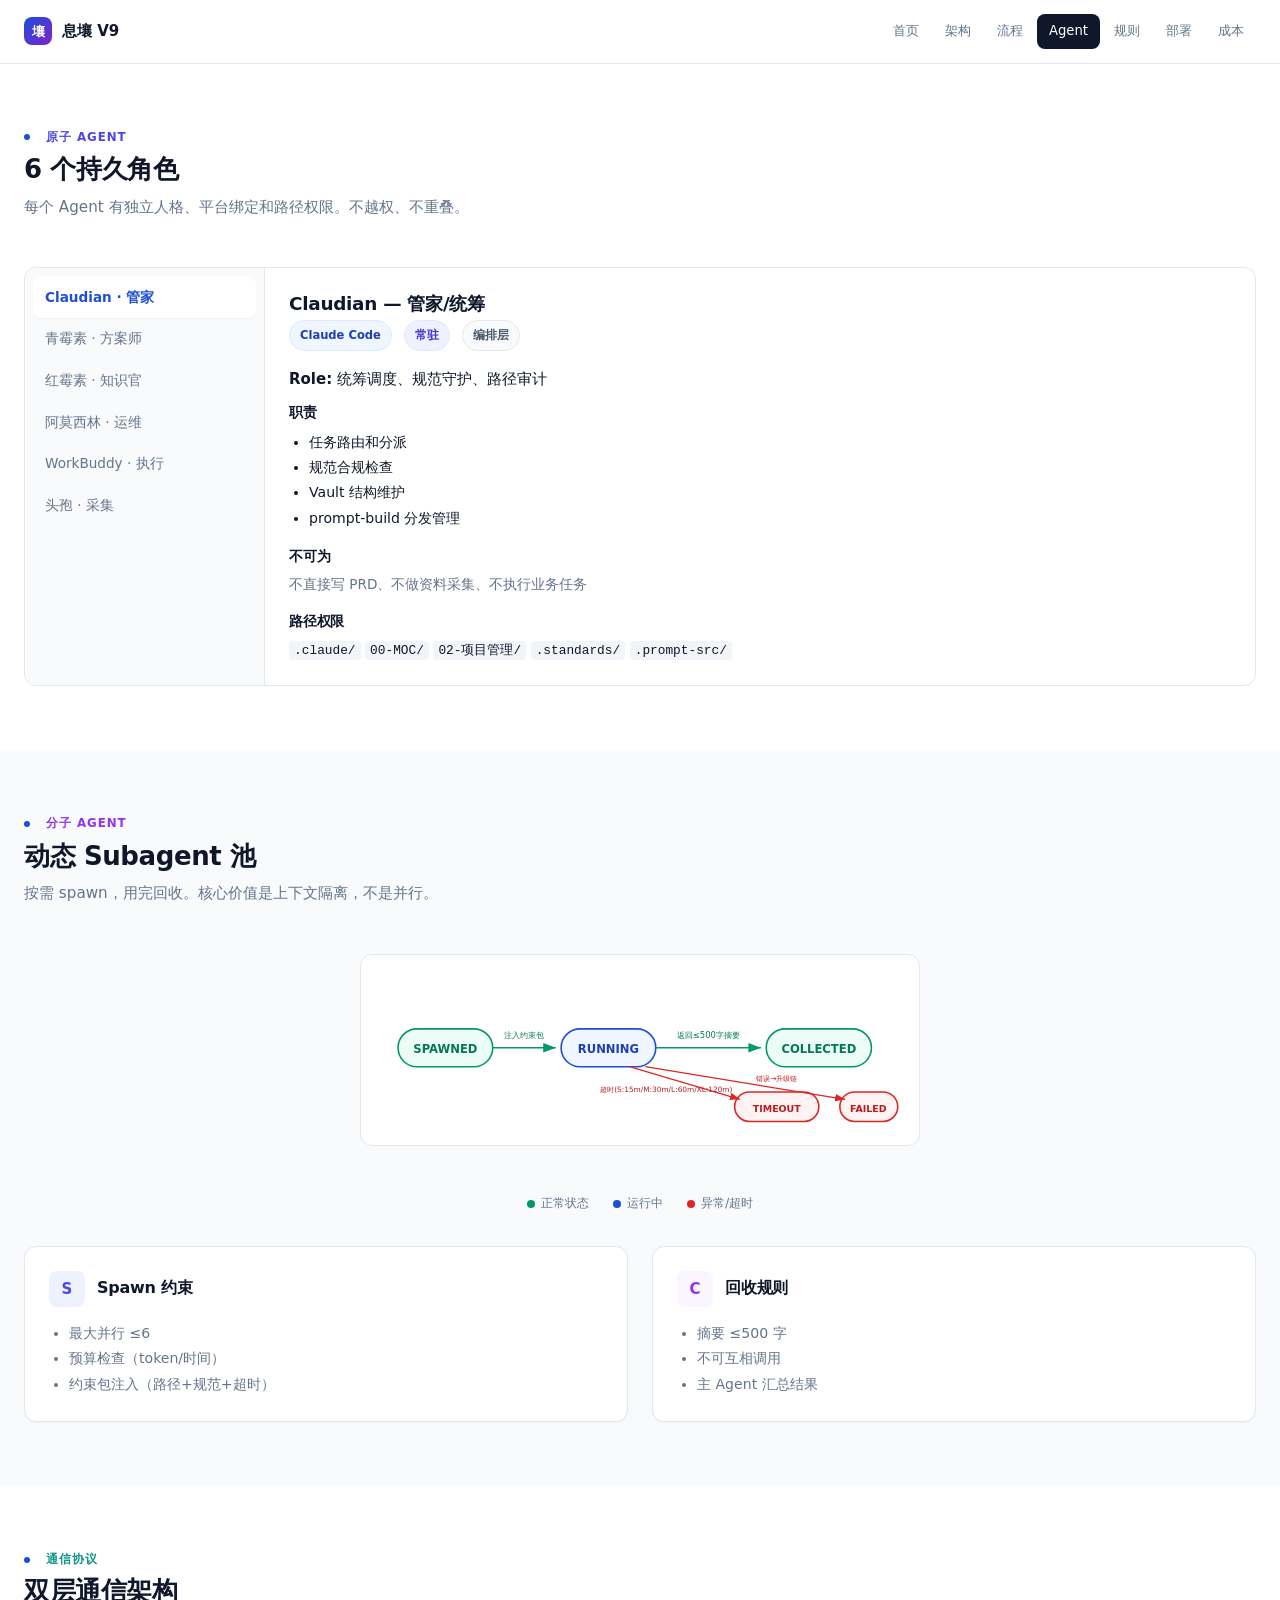
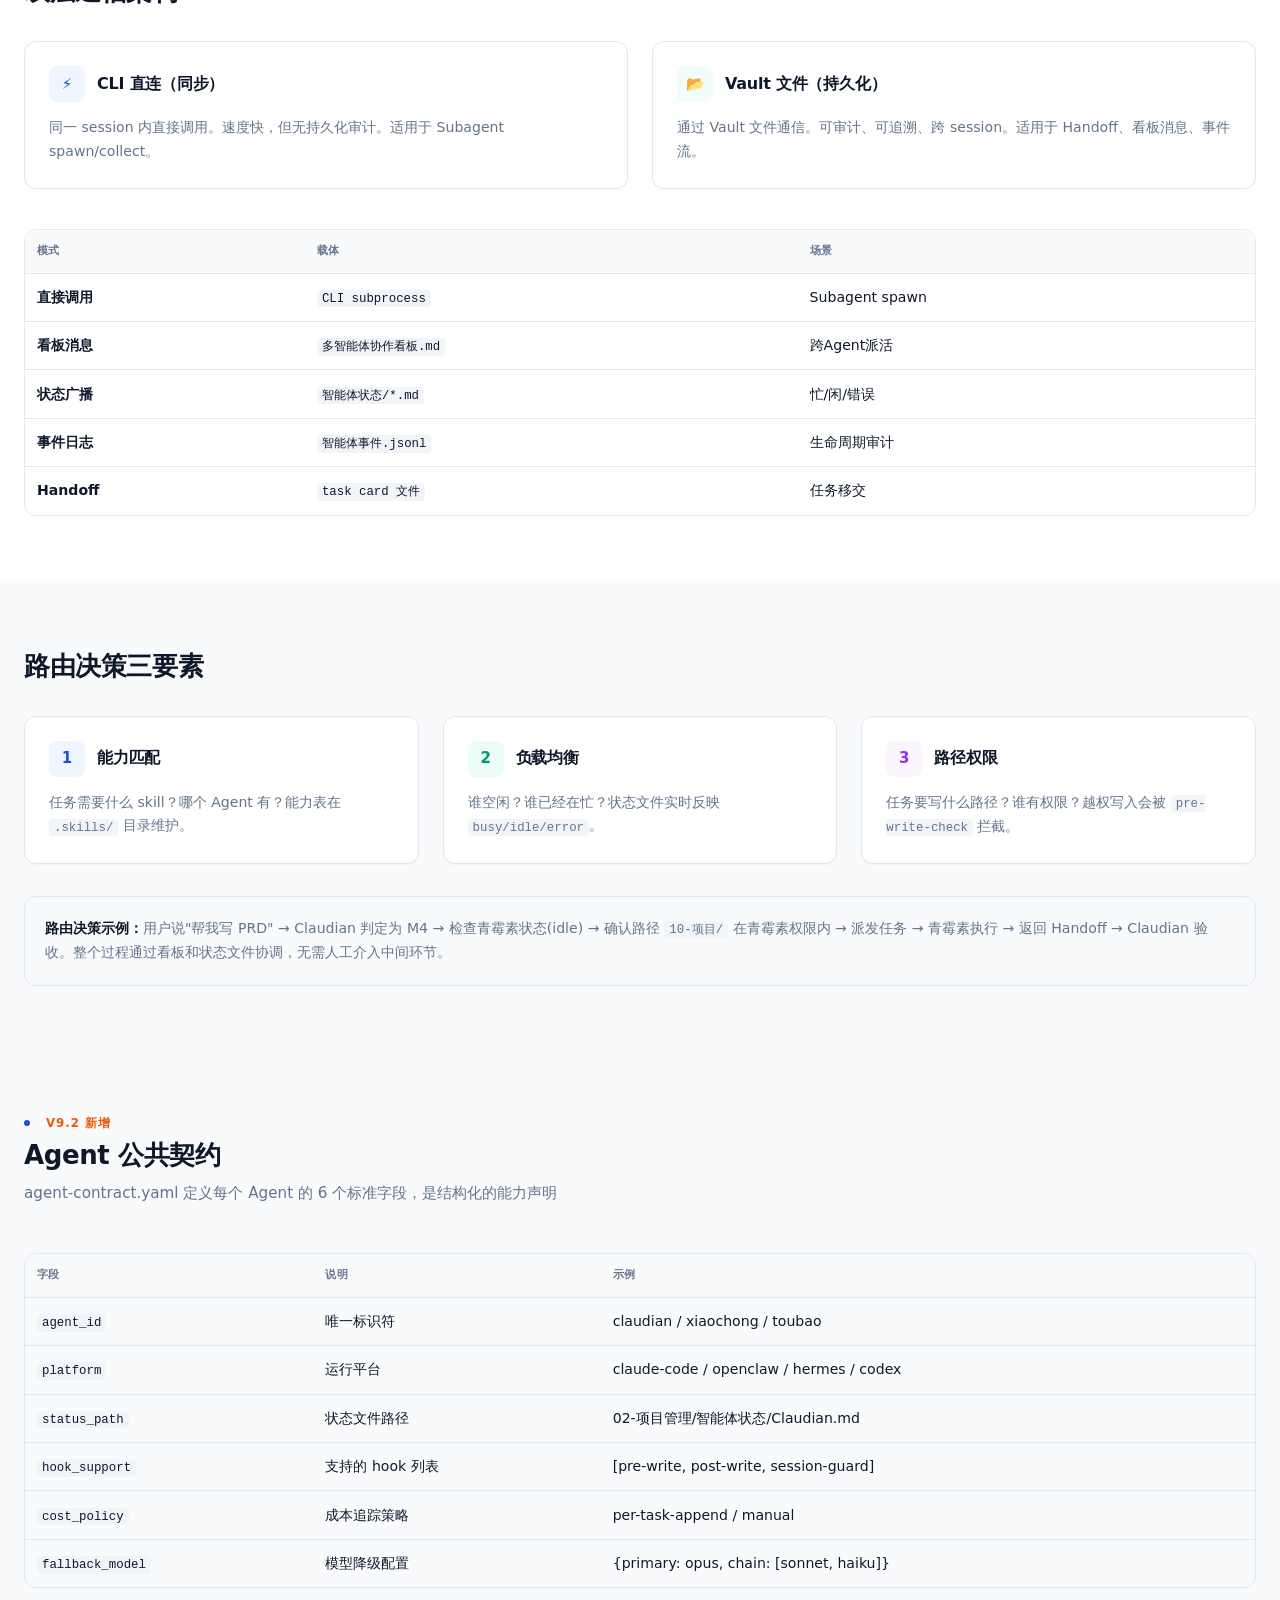
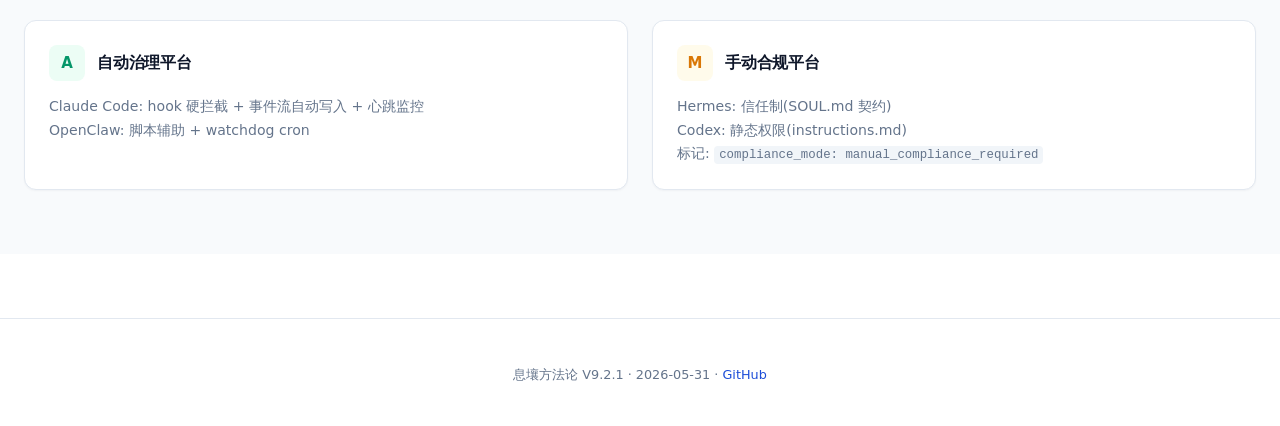
==== commit 29762d4c: "feat(v9.2.1): 全站更新至V9.2.1 — 三阶段成本事件/Hook参数化/模型降级链 - index: 版本号升级 V9.2.0 → V9.2.1 (2026-05-31) - cost" ====
--- a/agents/index.html
+++ b/agents/index.html
@@ -4,7 +4,7 @@
   <meta charset="UTF-8">
   <meta name="viewport" content="width=device-width, initial-scale=1.0">
   <title>Agent — 息壤 V9</title>
-  <link rel="stylesheet" href="/assets/css/shared.css">
+  <link rel="stylesheet" href="../assets/css/shared.css">
   <style>
     .sv-pane h3 { font-size: 1.15rem; }
     .sv-pane h4 { color: var(--fg); }
@@ -49,20 +49,20 @@
 
 <nav class="nav">
   <div class="nav-inner">
-    <a href="/" class="nav-brand"><span class="nav-brand-icon">壤</span><span>息壤 V9</span></a>
+    <a href="../" class="nav-brand"><span class="nav-brand-icon">壤</span><span>息壤 V9</span></a>
     <div class="nav-links">
-      <a href="/">首页</a>
-      <a href="/architecture/">架构</a>
-      <a href="/workflow/">流程</a>
-      <a href="/agents/">Agent</a>
-      <a href="/rules/">规则</a>
-      <a href="/deploy/">部署</a>
-      <a href="/cost/">成本</a>
+      <a href="../">首页</a>
+      <a href="../architecture/">架构</a>
+      <a href="../workflow/">流程</a>
+      <a href="../agents/">Agent</a>
+      <a href="../rules/">规则</a>
+      <a href="../deploy/">部署</a>
+      <a href="../cost/">成本</a>
     </div>
     <button class="nav-mobile-toggle" aria-label="菜单">&#9776;</button>
   </div>
   <div class="nav-mobile-panel">
-    <a href="/">首页</a><a href="/architecture/">架构</a><a href="/workflow/">流程</a><a href="/agents/">Agent</a><a href="/rules/">规则</a><a href="/deploy/">部署</a><a href="/cost/">成本</a>
+    <a href="../">首页</a><a href="../architecture/">架构</a><a href="../workflow/">流程</a><a href="../agents/">Agent</a><a href="../rules/">规则</a><a href="../deploy/">部署</a><a href="../cost/">成本</a>
   </div>
 </nav>
 
@@ -135,7 +135,7 @@
         <div class="sv-pane" id="agent-hongmeisu">
           <h3 style="margin-bottom:0.25rem;">红霉素 — 知识官</h3>
           <div class="agent-meta">
-            <span class="tag clr-blue">Claude Code</span>
+            <span class="tag clr-indigo">Codex</span>
             <span class="tag clr-green">知识层</span>
             <span class="tag clr-teal">Wiki/Skill</span>
           </div>
@@ -157,7 +157,7 @@
         <div class="sv-pane" id="agent-amoxicillin">
           <h3 style="margin-bottom:0.25rem;">阿莫西林 — 运维</h3>
           <div class="agent-meta">
-            <span class="tag clr-blue">Claude Code</span>
+            <span class="tag clr-green">OpenClaw</span>
             <span class="tag clr-amber">基础设施</span>
             <span class="tag clr-red">巡检/健康</span>
           </div>
@@ -179,7 +179,7 @@
         <div class="sv-pane" id="agent-workbuddy">
           <h3 style="margin-bottom:0.25rem;">WorkBuddy — 执行</h3>
           <div class="agent-meta">
-            <span class="tag clr-green">OpenClaw</span>
+            <span class="tag clr-green">CodeBuddy</span>
             <span class="tag clr-slate">执行层</span>
             <span class="tag clr-blue">M3轻量</span>
           </div>
@@ -201,7 +201,7 @@
         <div class="sv-pane" id="agent-toubao">
           <h3 style="margin-bottom:0.25rem;">头孢 — 采集</h3>
           <div class="agent-meta">
-            <span class="tag clr-orange">飞书/浏览器插件</span>
+            <span class="tag clr-orange">Hermes</span>
             <span class="tag clr-amber">Source层</span>
             <span class="tag clr-slate">采集</span>
           </div>
@@ -423,13 +423,51 @@
   </div>
 </section>
 
+<!-- ====== Section 5: Agent Contract (V9.2) ====== -->
+<section class="section-alt">
+  <div class="container">
+    <div class="section-header">
+      <div>
+        <div class="section-eyebrow"><span class="section-eyebrow-dot" style="background:#ea580c"></span> <span style="color:#ea580c">V9.2 新增</span></div>
+        <h2 class="section-title">Agent 公共契约</h2>
+        <p class="section-subtitle">agent-contract.yaml 定义每个 Agent 的 6 个标准字段，是结构化的能力声明</p>
+      </div>
+    </div>
+    <div class="table-wrap" style="margin-bottom:2rem">
+      <table>
+        <thead>
+          <tr><th>字段</th><th>说明</th><th>示例</th></tr>
+        </thead>
+        <tbody>
+          <tr><td><code>agent_id</code></td><td>唯一标识符</td><td>claudian / xiaochong / toubao</td></tr>
+          <tr><td><code>platform</code></td><td>运行平台</td><td>claude-code / openclaw / hermes / codex</td></tr>
+          <tr><td><code>status_path</code></td><td>状态文件路径</td><td>02-项目管理/智能体状态/Claudian.md</td></tr>
+          <tr><td><code>hook_support</code></td><td>支持的 hook 列表</td><td>[pre-write, post-write, session-guard]</td></tr>
+          <tr><td><code>cost_policy</code></td><td>成本追踪策略</td><td>per-task-append / manual</td></tr>
+          <tr><td><code>fallback_model</code></td><td>模型降级配置</td><td>{primary: opus, chain: [sonnet, haiku]}</td></tr>
+        </tbody>
+      </table>
+    </div>
+    <div class="grid grid-2">
+      <div class="card clr-green">
+        <div class="card-header"><div class="card-icon">A</div><h3 class="card-title">自动治理平台</h3></div>
+        <p style="margin:0;font-size:0.88rem;color:var(--fg-muted);">Claude Code: hook 硬拦截 + 事件流自动写入 + 心跳监控<br>OpenClaw: 脚本辅助 + watchdog cron</p>
+      </div>
+      <div class="card clr-amber">
+        <div class="card-header"><div class="card-icon">M</div><h3 class="card-title">手动合规平台</h3></div>
+        <p style="margin:0;font-size:0.88rem;color:var(--fg-muted);">Hermes: 信任制(SOUL.md 契约)<br>Codex: 静态权限(instructions.md)<br>标记: <code>compliance_mode: manual_compliance_required</code></p>
+      </div>
+    </div>
+  </div>
+</section>
+
 <!-- ====== Footer ====== -->
 <footer class="footer">
   <div class="container">
-    <p>息壤方法论 V9.2.0 · 2026-05-29 · <a href="https://github.com/disturbo/xirang">GitHub</a></p>
+    <p>息壤方法论 V9.2.1 · 2026-05-31 · <a href="https://github.com/disturbo/xirang">GitHub</a></p>
   </div>
 </footer>
 
-<script src="/assets/js/shared.js"></script>
+<script src="../assets/js/shared.js"></script>
 </body>
 </html>
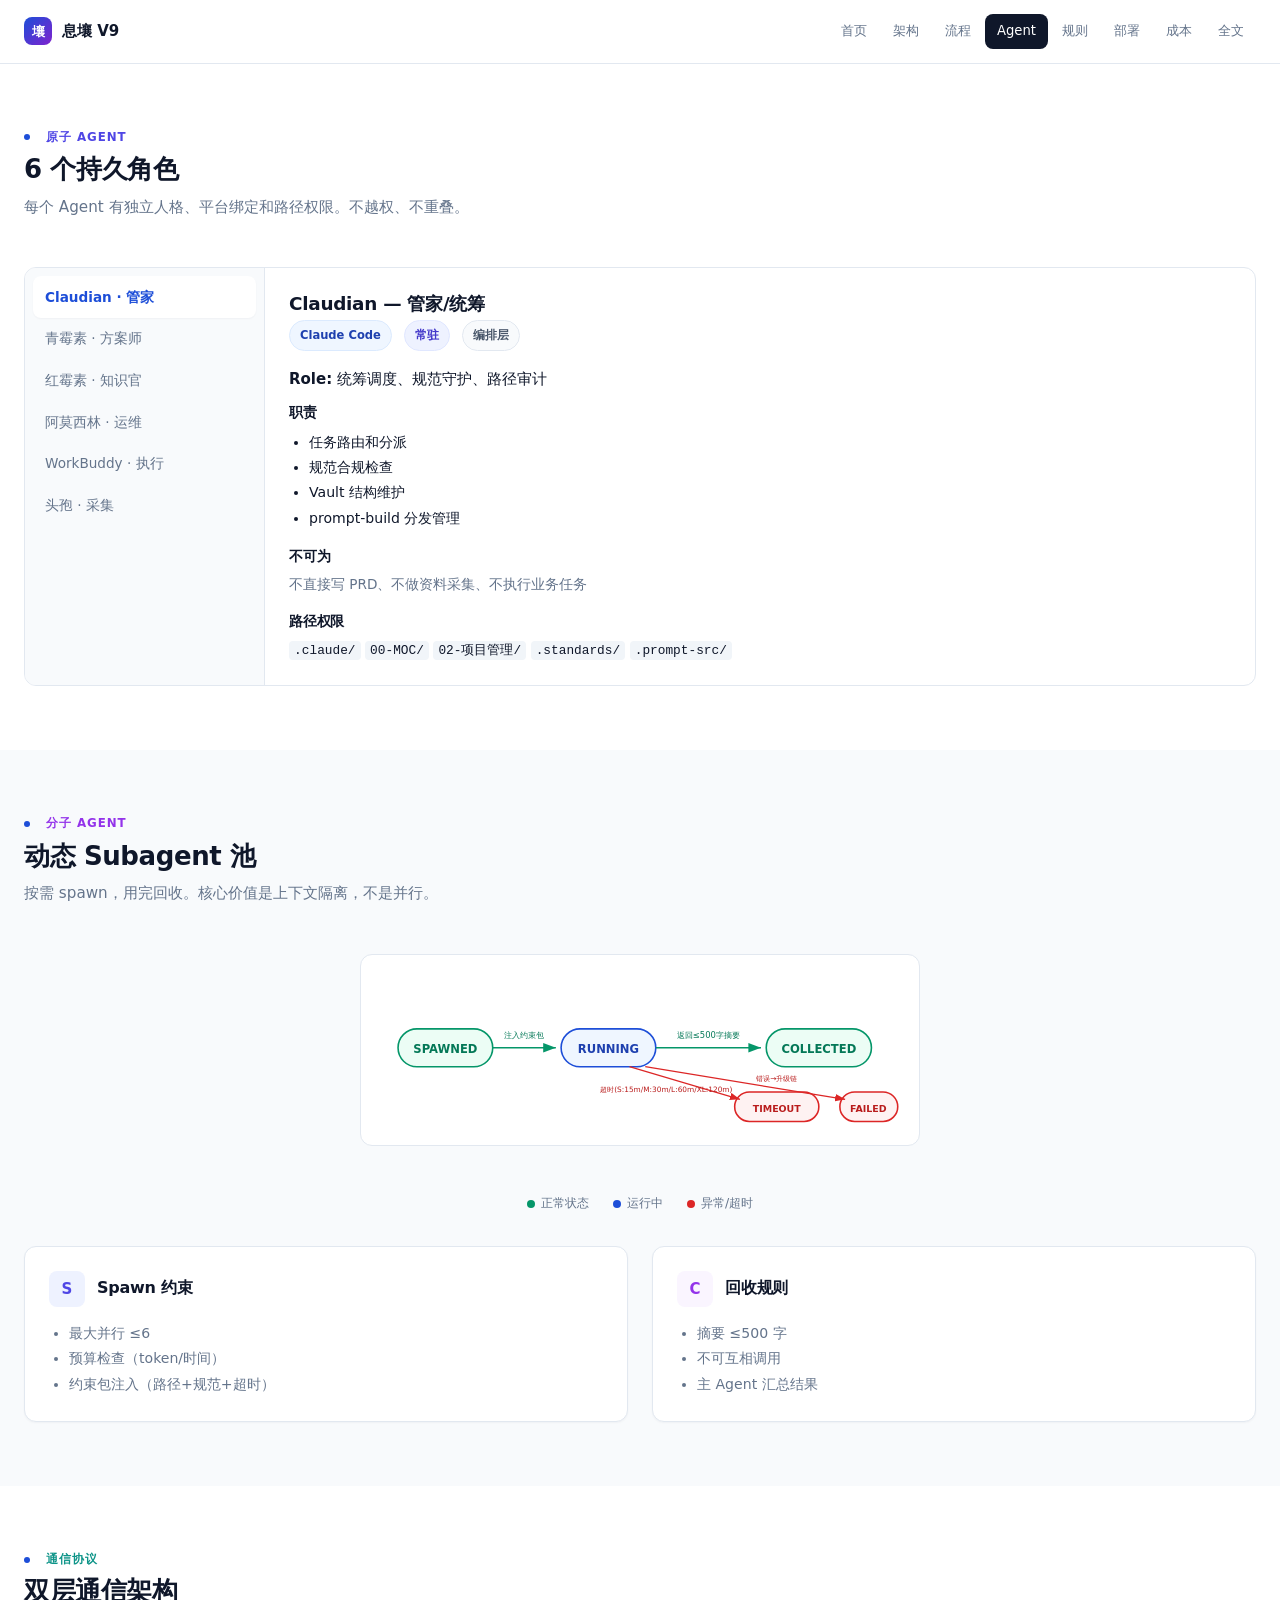
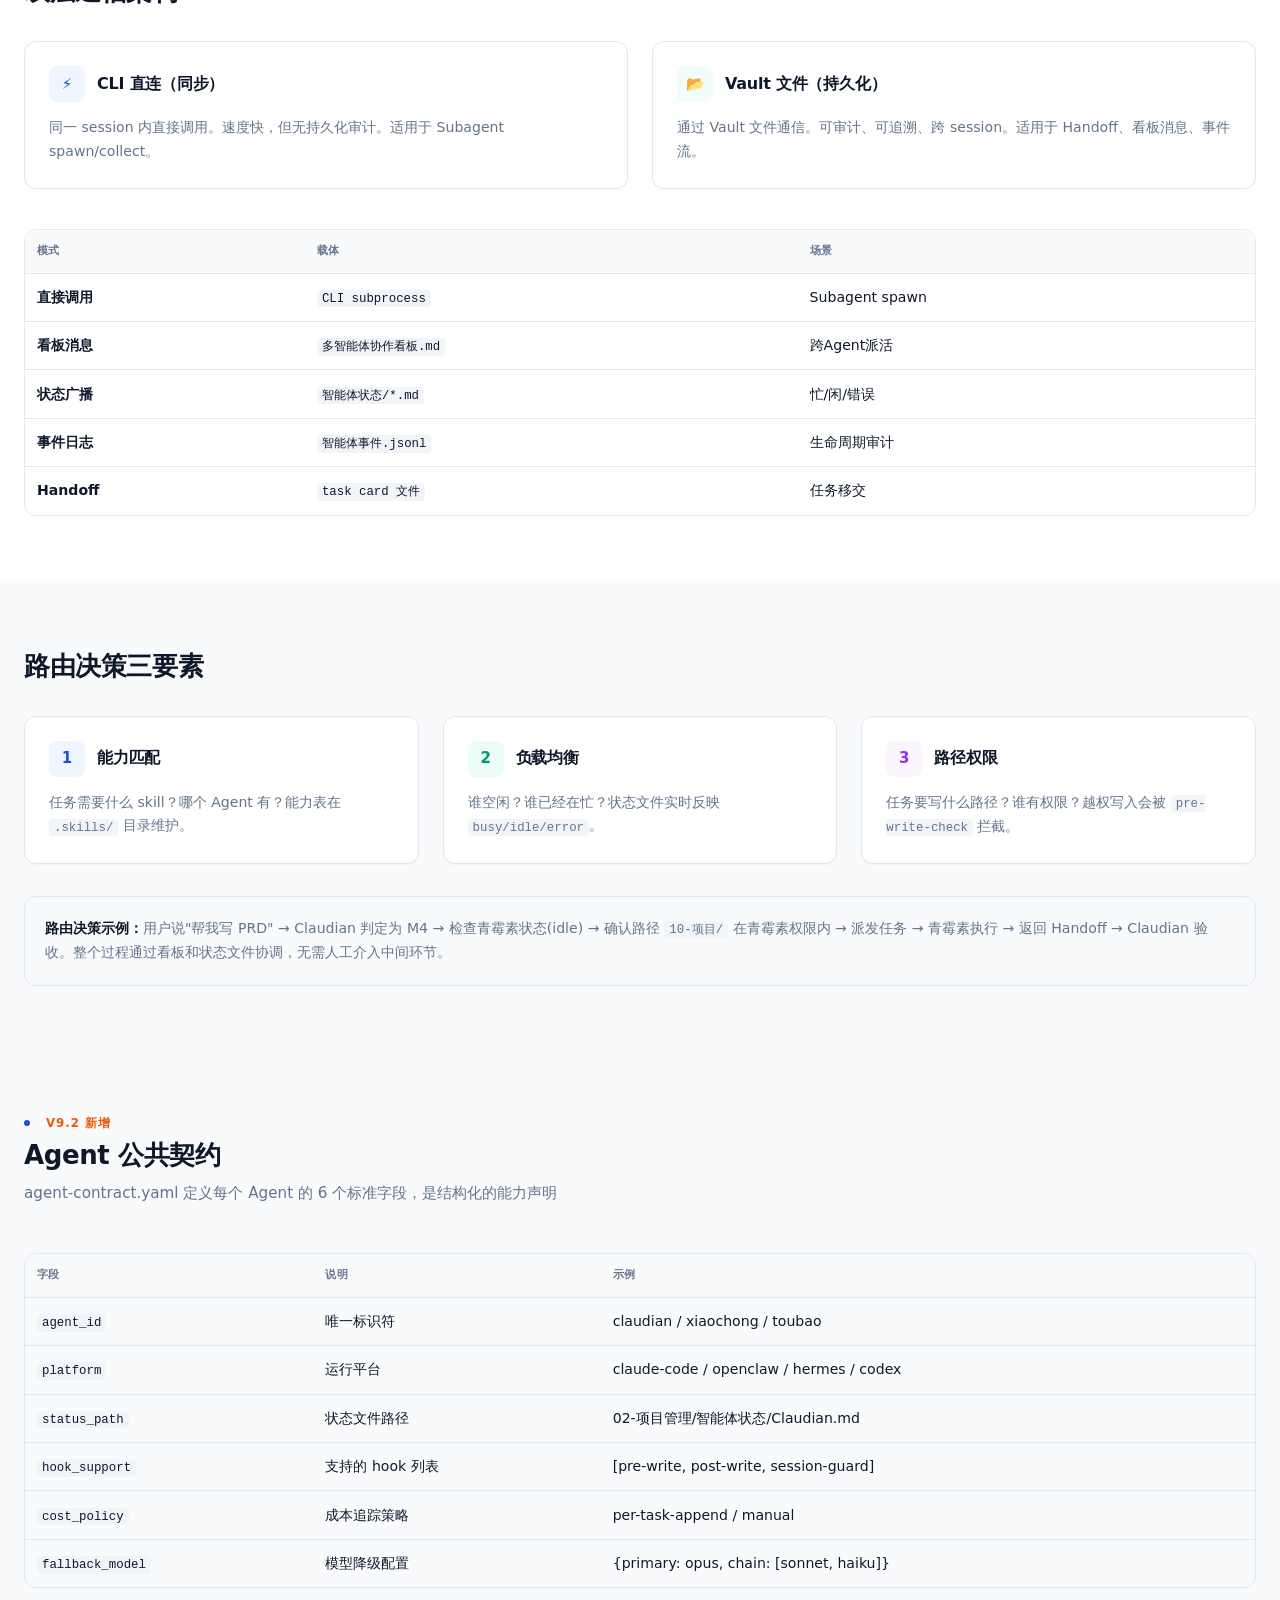
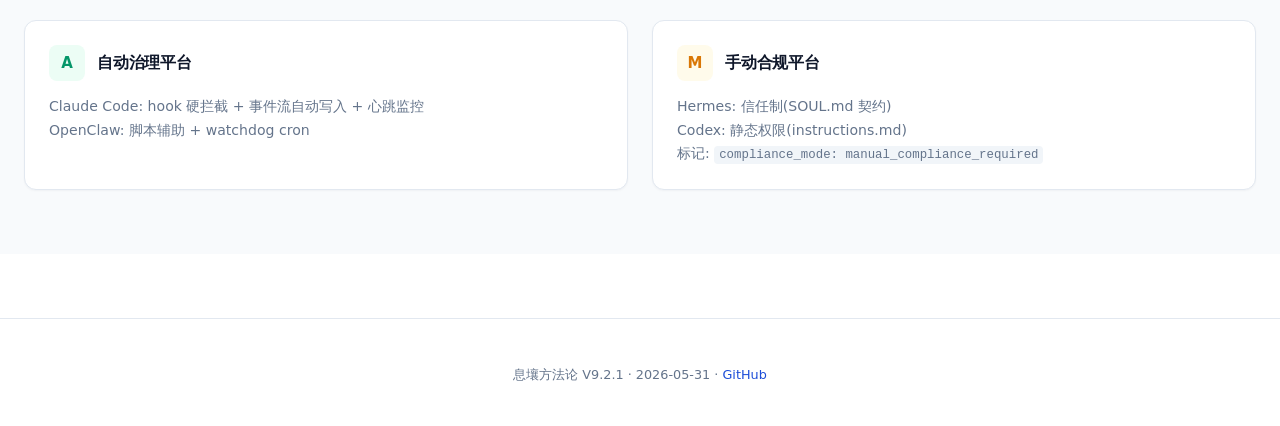
==== commit f90d621f: "feat(methodology): 添加 V9 方法论全文页面 - 新增 methodology/index.html：完整 16 章 + 2 附录，左侧 TOC 导航 - 所有页面导航栏增加「全文" ====
--- a/agents/index.html
+++ b/agents/index.html
@@ -58,11 +58,12 @@
       <a href="../rules/">规则</a>
       <a href="../deploy/">部署</a>
       <a href="../cost/">成本</a>
+      <a href="../methodology/">全文</a>
     </div>
     <button class="nav-mobile-toggle" aria-label="菜单">&#9776;</button>
   </div>
   <div class="nav-mobile-panel">
-    <a href="../">首页</a><a href="../architecture/">架构</a><a href="../workflow/">流程</a><a href="../agents/">Agent</a><a href="../rules/">规则</a><a href="../deploy/">部署</a><a href="../cost/">成本</a>
+    <a href="../">首页</a><a href="../architecture/">架构</a><a href="../workflow/">流程</a><a href="../agents/">Agent</a><a href="../rules/">规则</a><a href="../deploy/">部署</a><a href="../cost/">成本</a><a href="../methodology/">全文</a>
   </div>
 </nav>
 
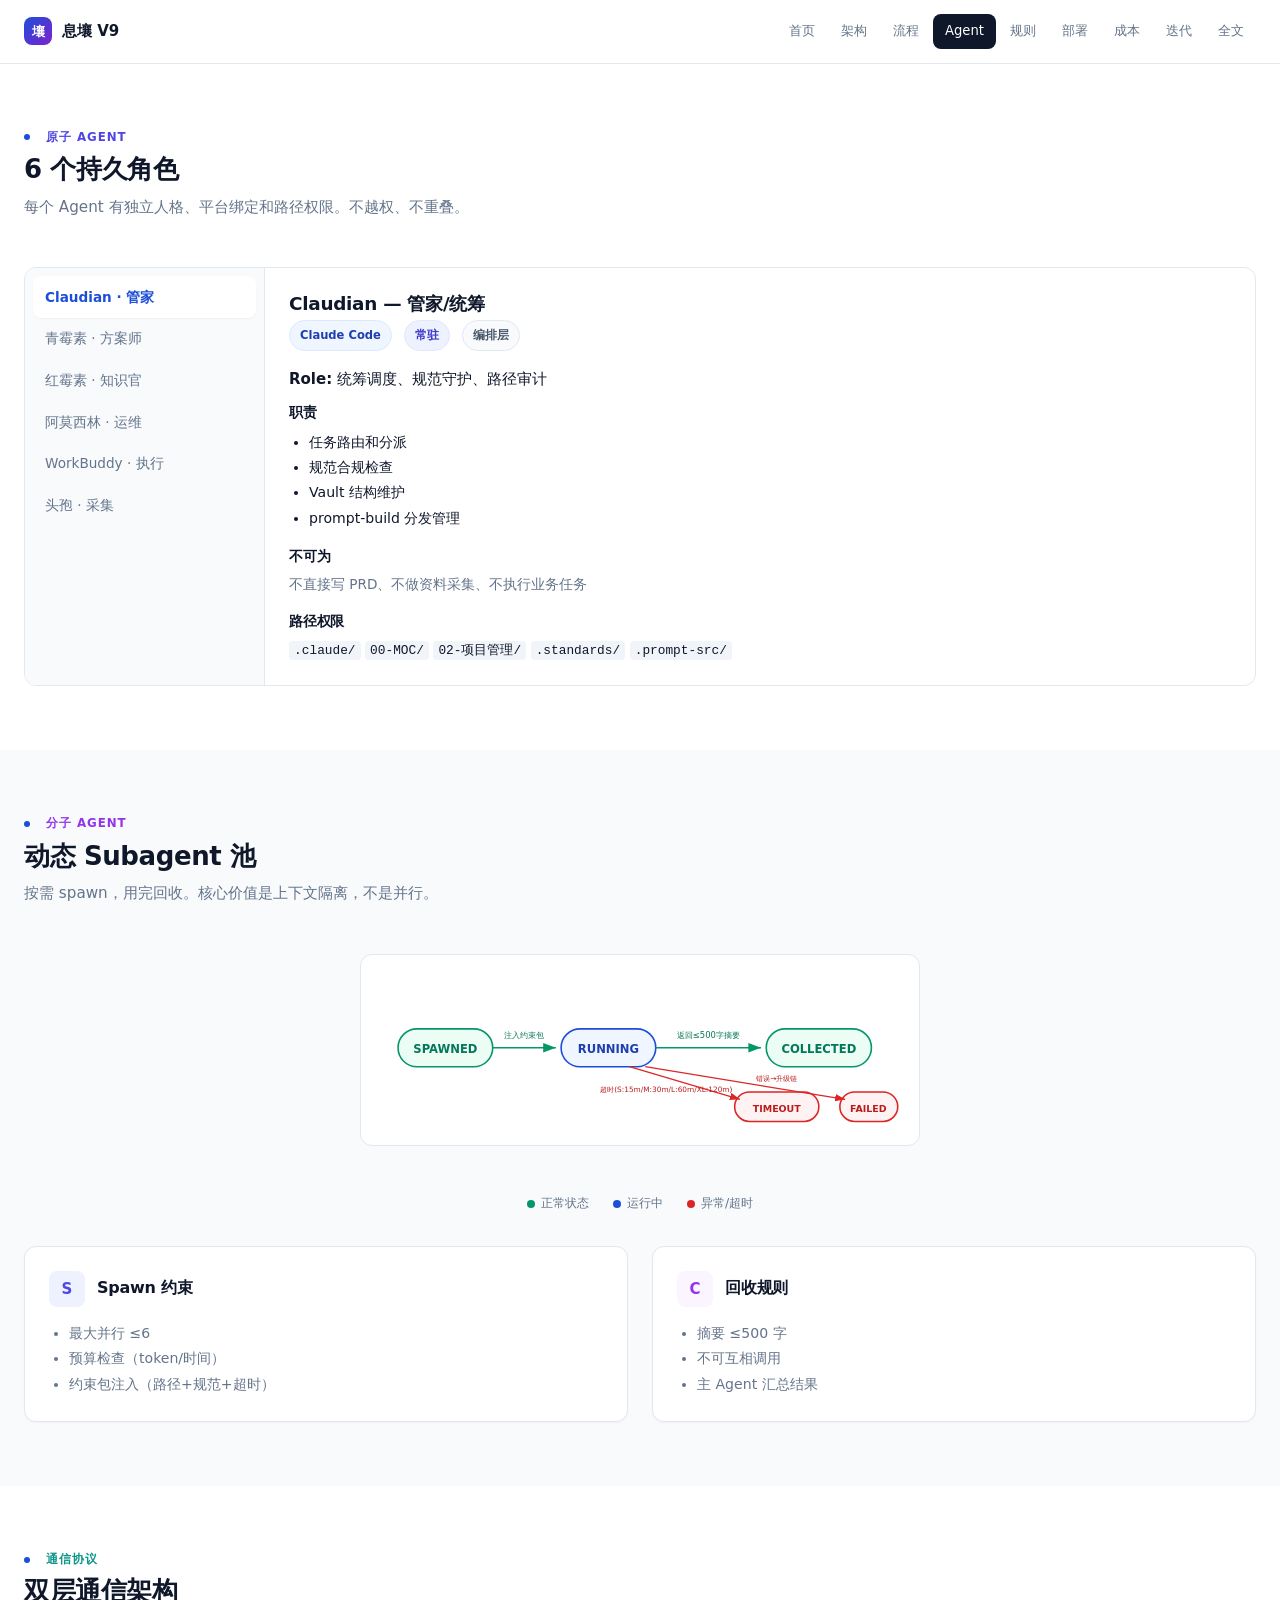
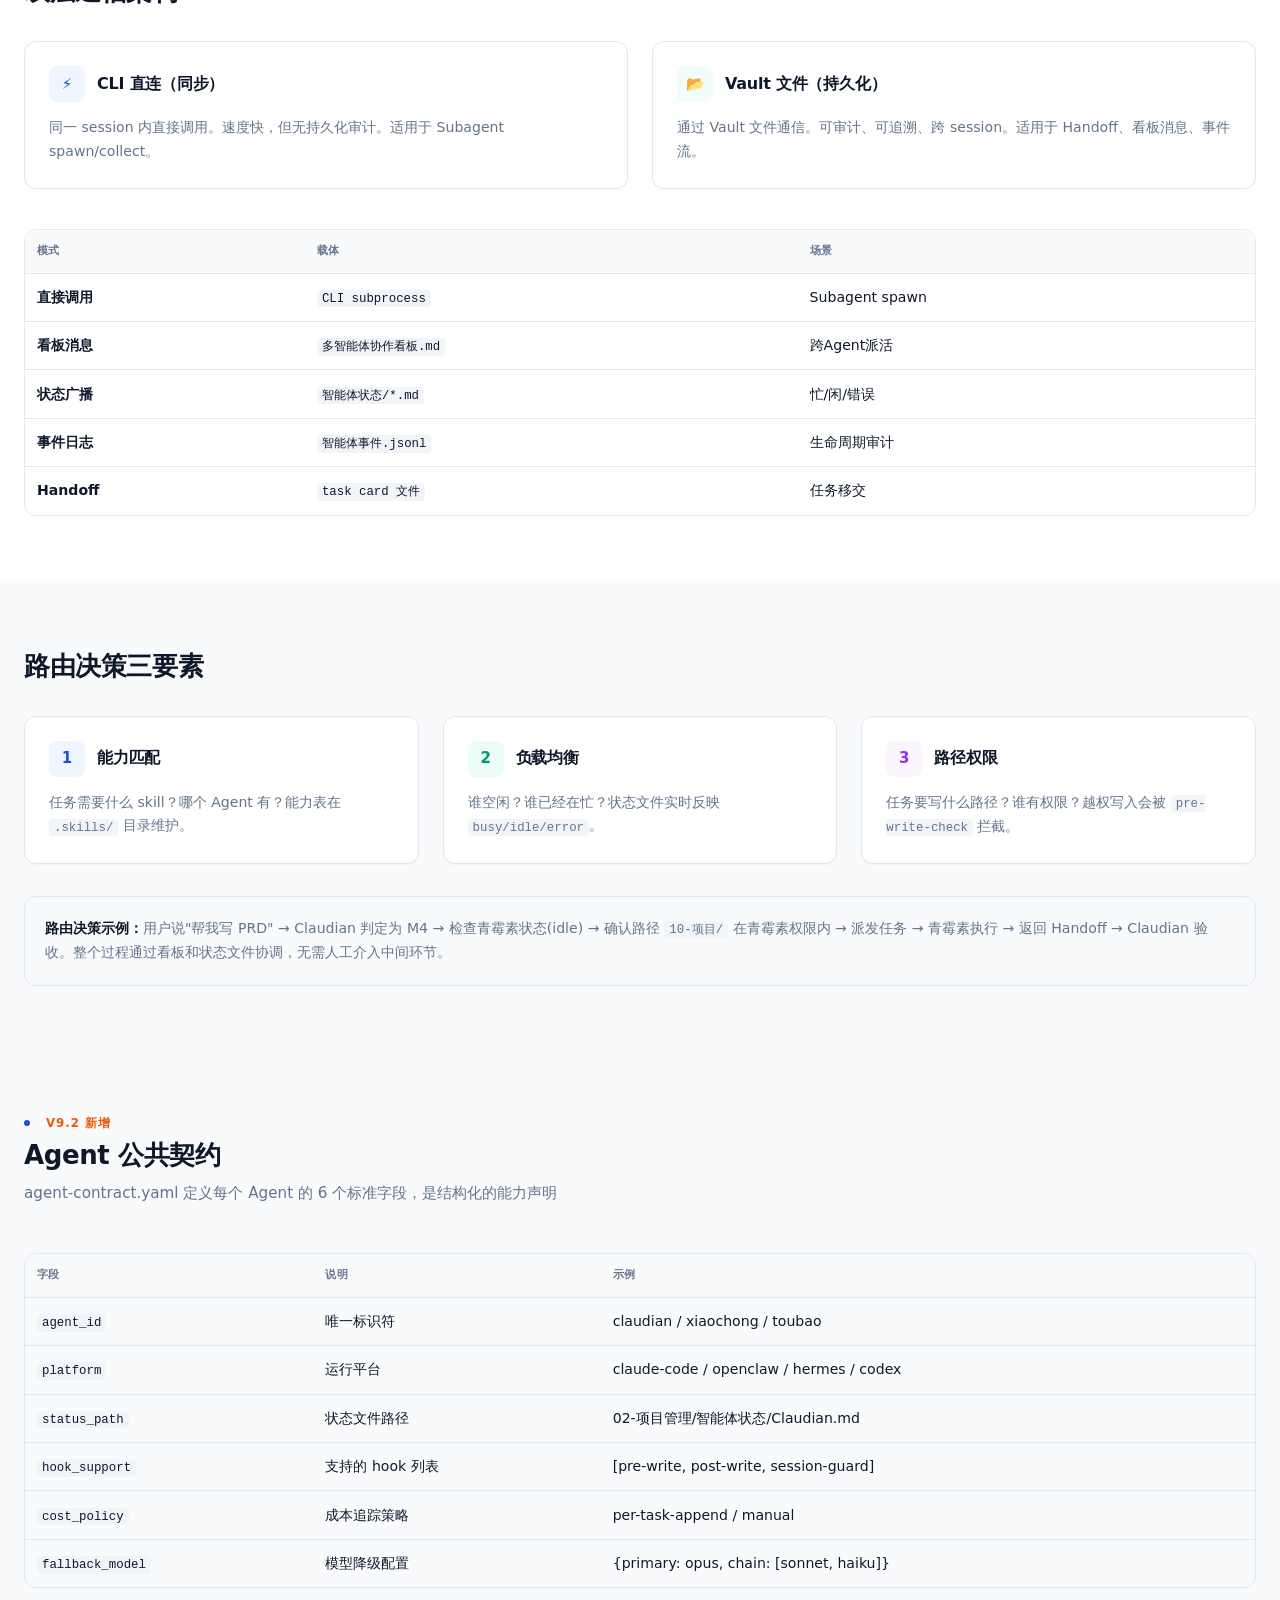
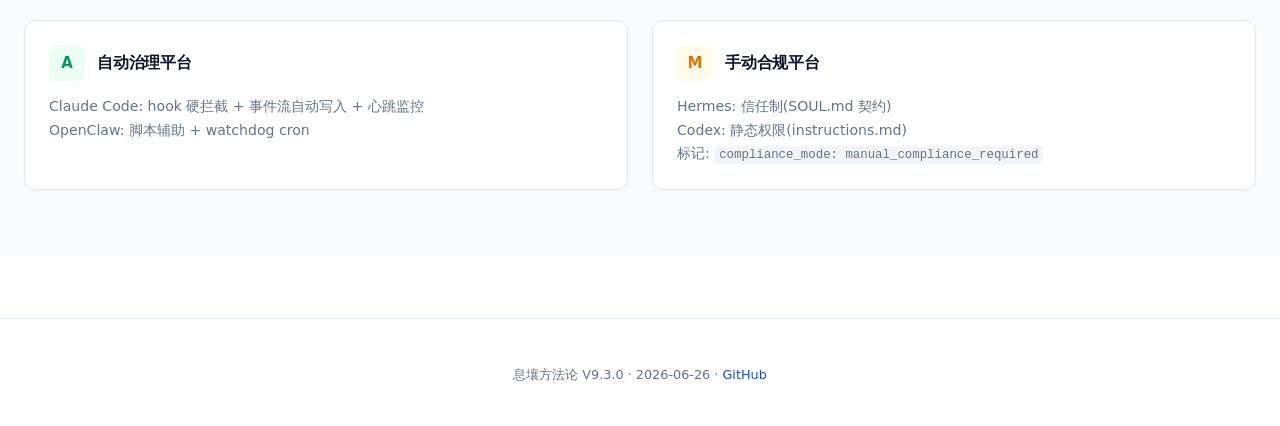
==== commit a235d189: "docs: update site for V9.3.0" ====
--- a/agents/index.html
+++ b/agents/index.html
@@ -58,12 +58,14 @@
       <a href="../rules/">规则</a>
       <a href="../deploy/">部署</a>
       <a href="../cost/">成本</a>
+      <a href="../releases/">迭代</a>
       <a href="../methodology/">全文</a>
     </div>
     <button class="nav-mobile-toggle" aria-label="菜单">&#9776;</button>
   </div>
   <div class="nav-mobile-panel">
-    <a href="../">首页</a><a href="../architecture/">架构</a><a href="../workflow/">流程</a><a href="../agents/">Agent</a><a href="../rules/">规则</a><a href="../deploy/">部署</a><a href="../cost/">成本</a><a href="../methodology/">全文</a>
+    <a href="../">首页</a><a href="../architecture/">架构</a><a href="../workflow/">流程</a><a href="../agents/">Agent</a><a href="../rules/">规则</a><a href="../deploy/">部署</a><a href="../cost/">成本</a><a href="../releases/">迭代</a>
+      <a href="../methodology/">全文</a>
   </div>
 </nav>
 
@@ -465,7 +467,7 @@
 <!-- ====== Footer ====== -->
 <footer class="footer">
   <div class="container">
-    <p>息壤方法论 V9.2.1 · 2026-05-31 · <a href="https://github.com/disturbo/xirang">GitHub</a></p>
+    <p>息壤方法论 V9.3.0 · 2026-06-26 · <a href="https://github.com/disturbo/xirang">GitHub</a></p>
   </div>
 </footer>
 
--- a/assets/css/shared.css
+++ b/assets/css/shared.css
@@ -65,6 +65,15 @@
 
 img { max-width: 100%; display: block; }
 
+.callout {
+  padding: 1rem 1.25rem;
+  border: 1px solid #fed7aa;
+  border-left: 4px solid #ea580c;
+  border-radius: var(--radius);
+  background: #fff7ed;
+  color: #7c2d12;
+}
+
 /* ----------------------------------------------------------
    3. Navigation (multi-page with hamburger)
    ---------------------------------------------------------- */
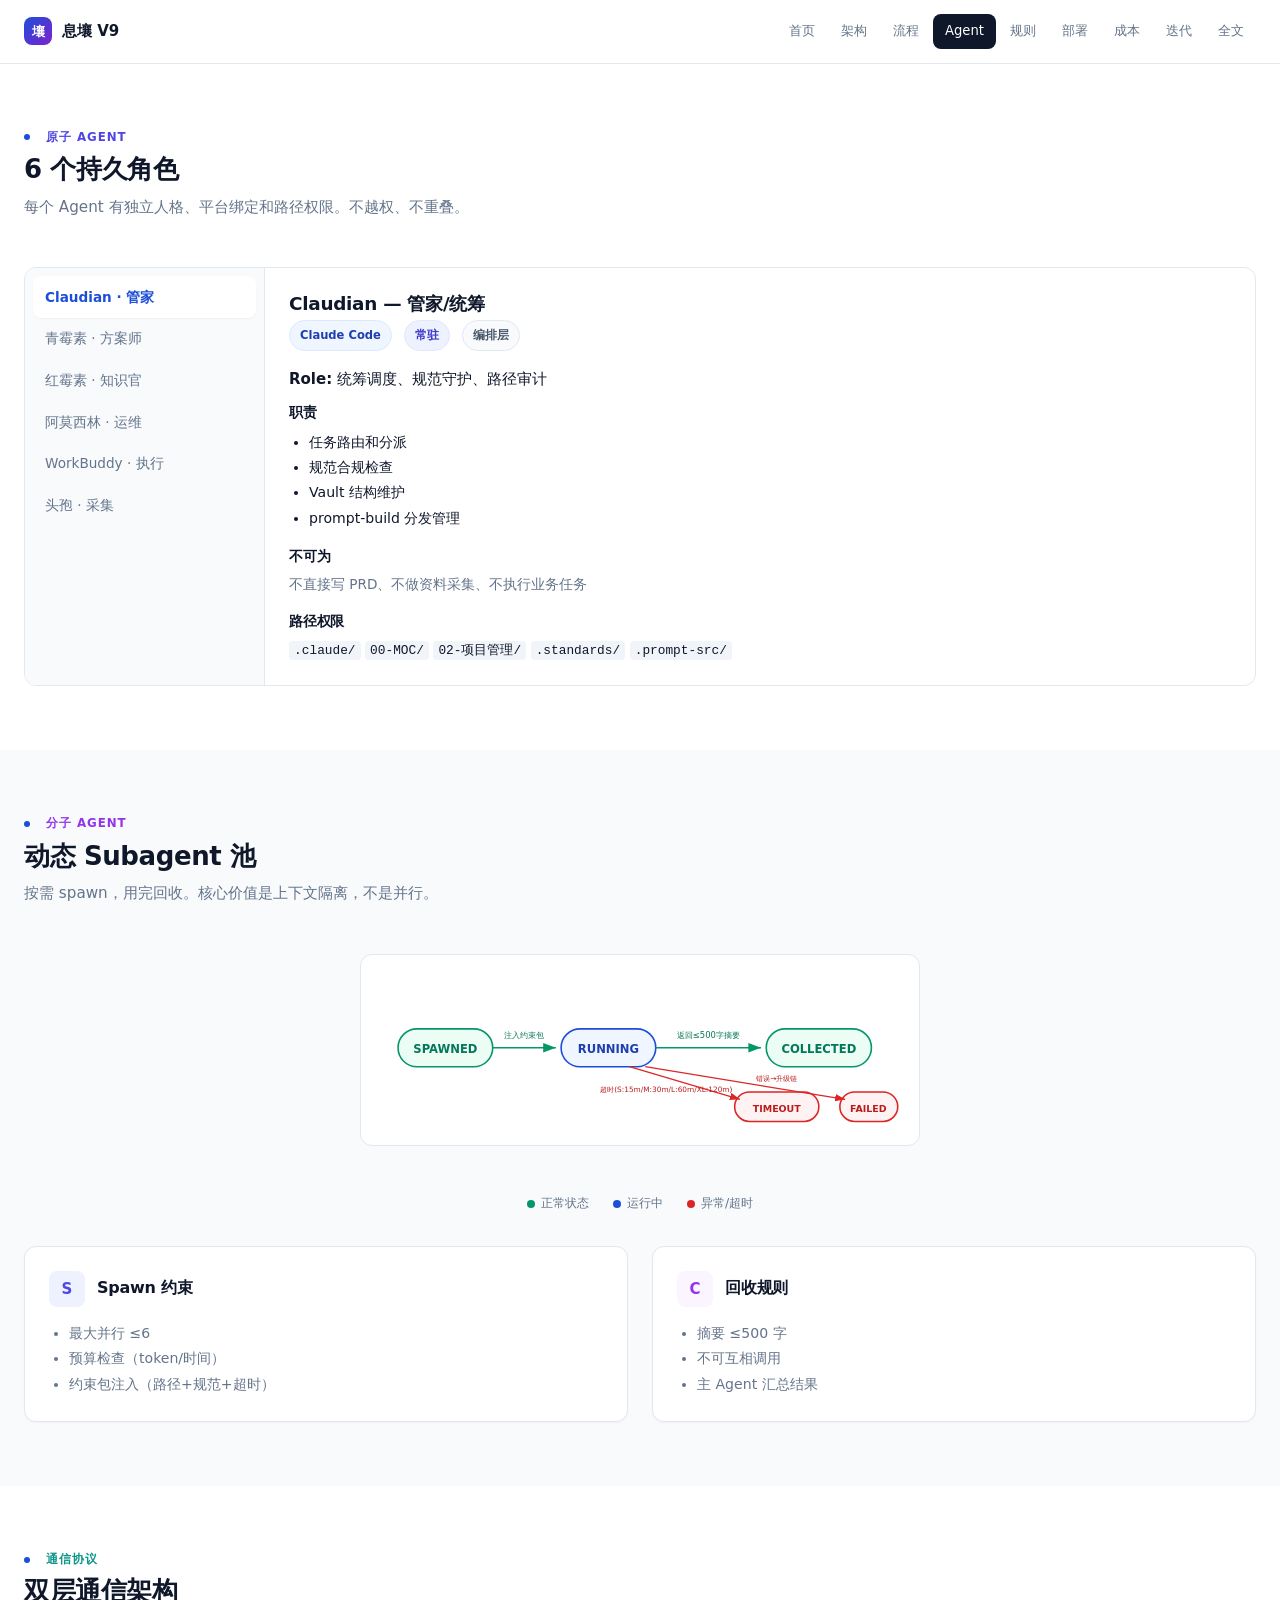
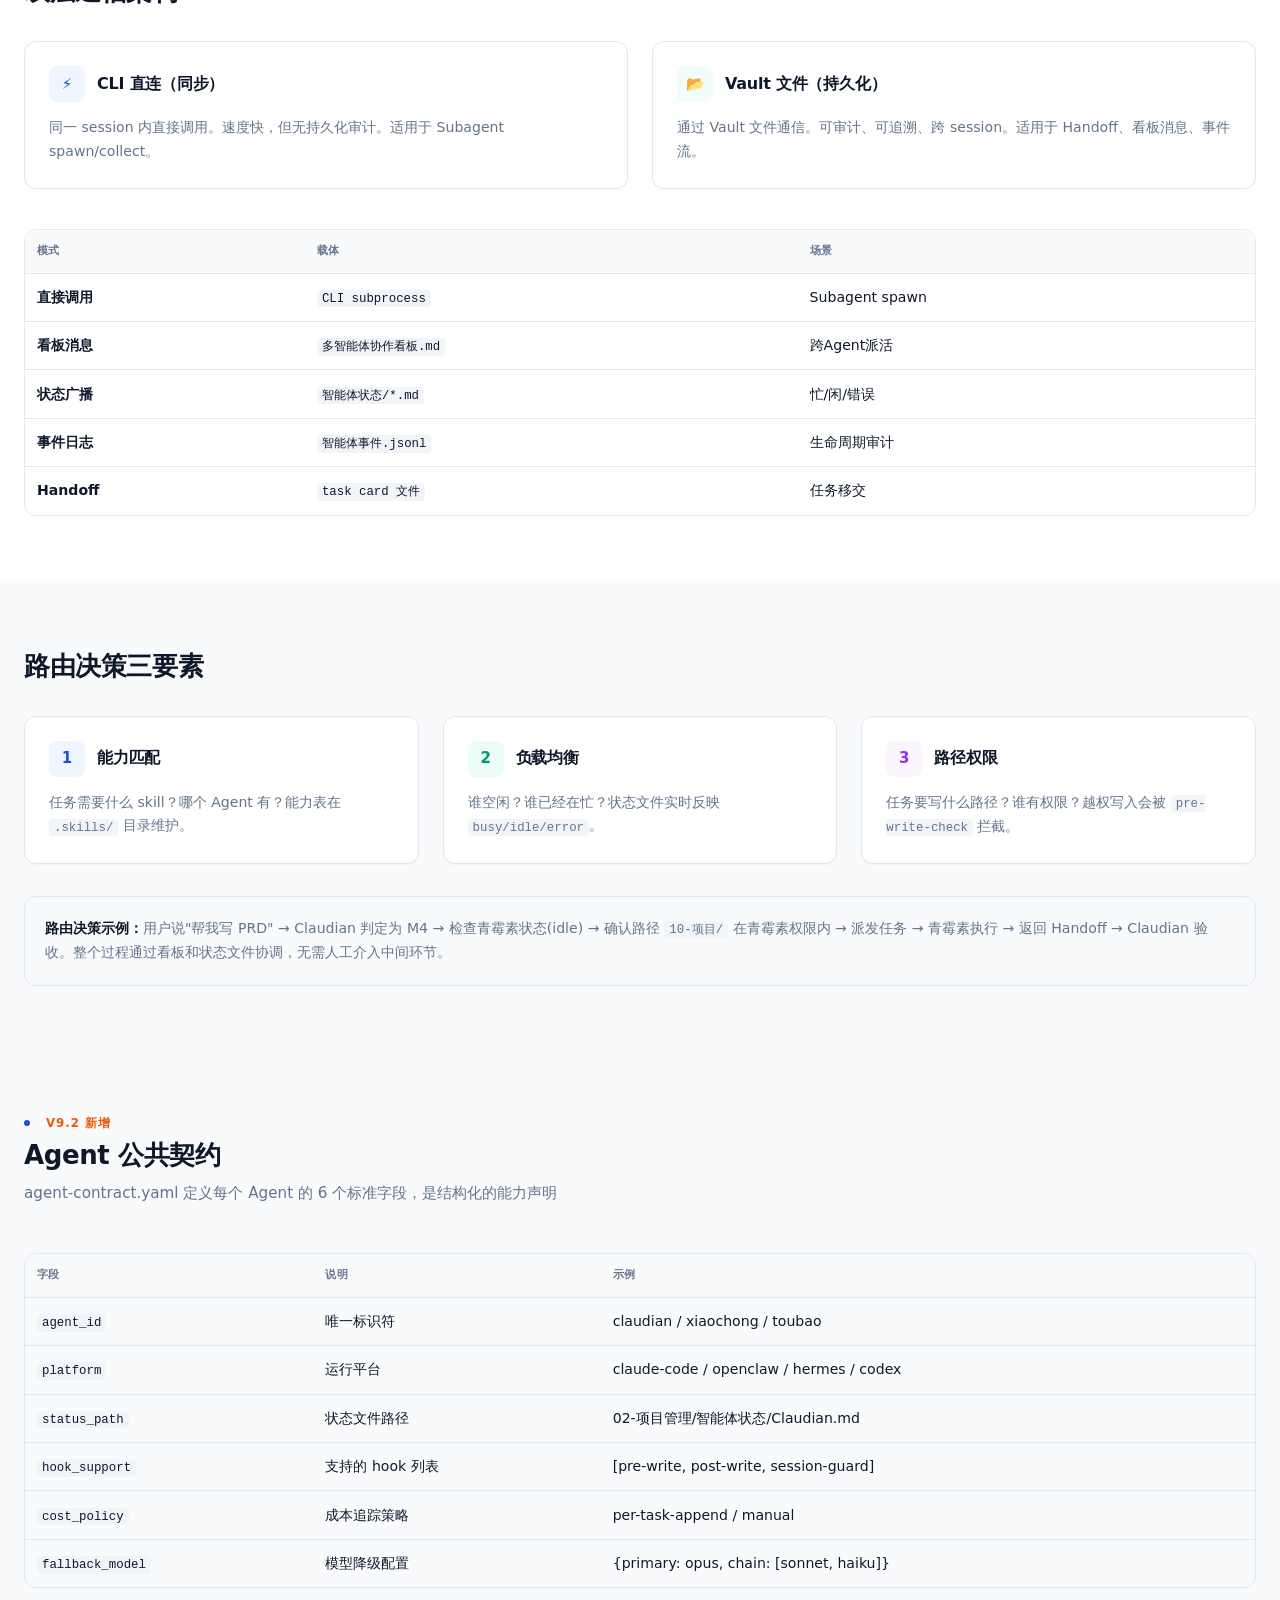
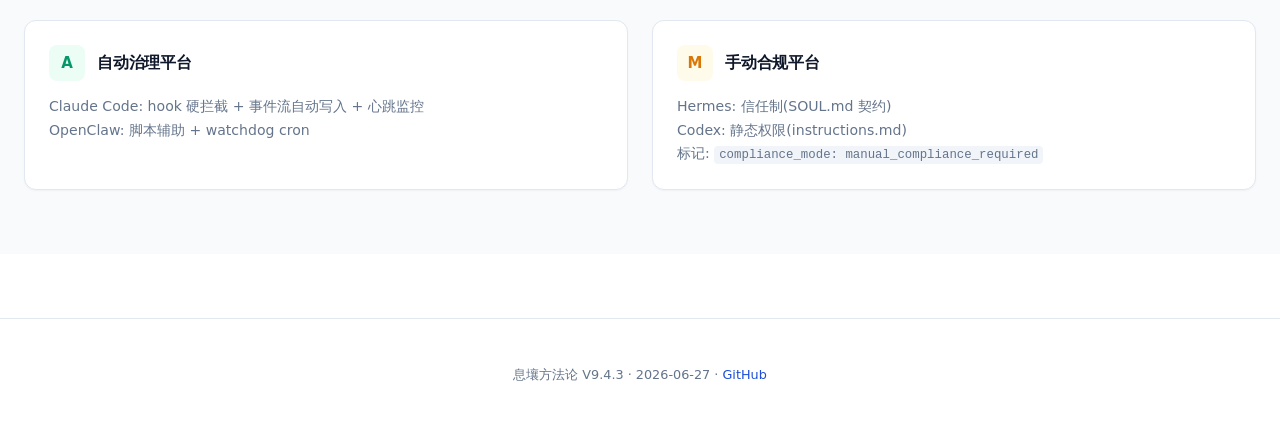
==== commit c2c989a0: "docs: publish V9.4.3 release notes" ====
--- a/agents/index.html
+++ b/agents/index.html
@@ -467,7 +467,7 @@
 <!-- ====== Footer ====== -->
 <footer class="footer">
   <div class="container">
-    <p>息壤方法论 V9.3.0 · 2026-06-26 · <a href="https://github.com/disturbo/xirang">GitHub</a></p>
+    <p>息壤方法论 V9.4.3 · 2026-06-27 · <a href="https://github.com/disturbo/xirang">GitHub</a></p>
   </div>
 </footer>
 
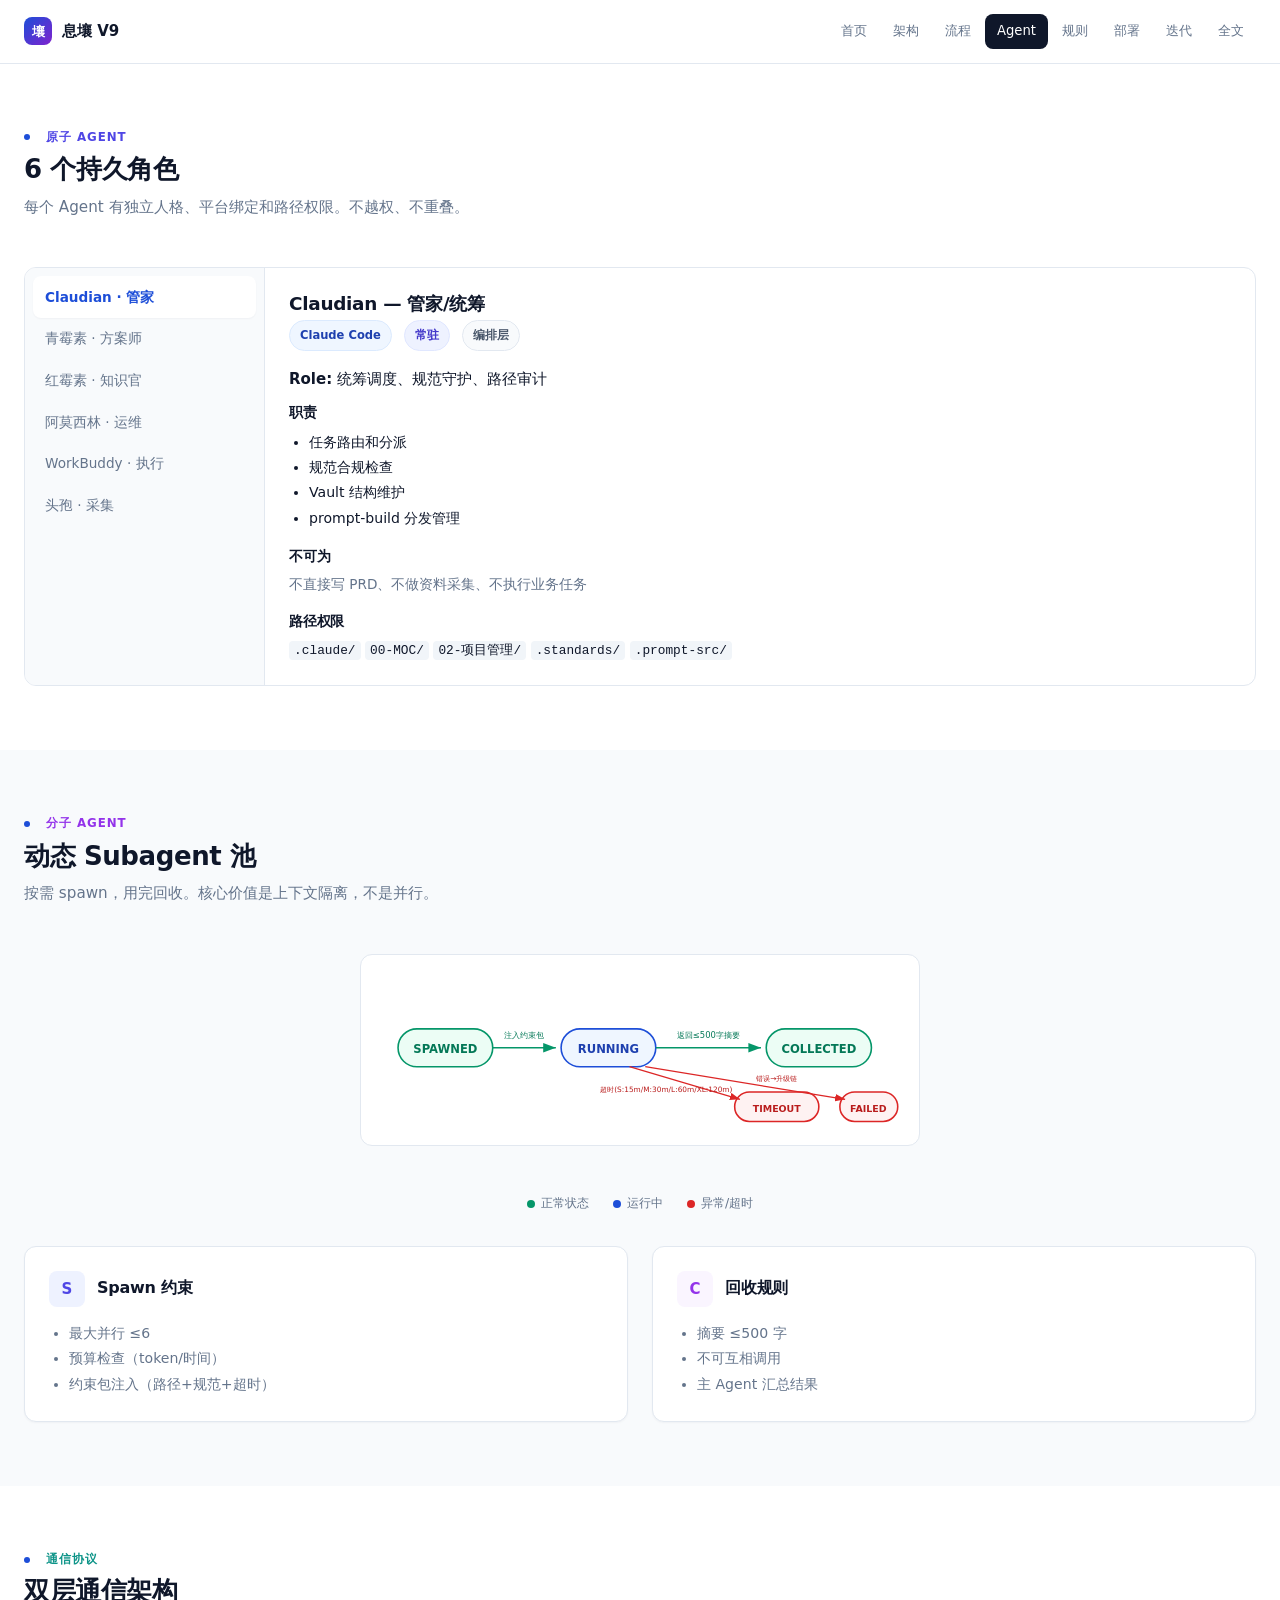
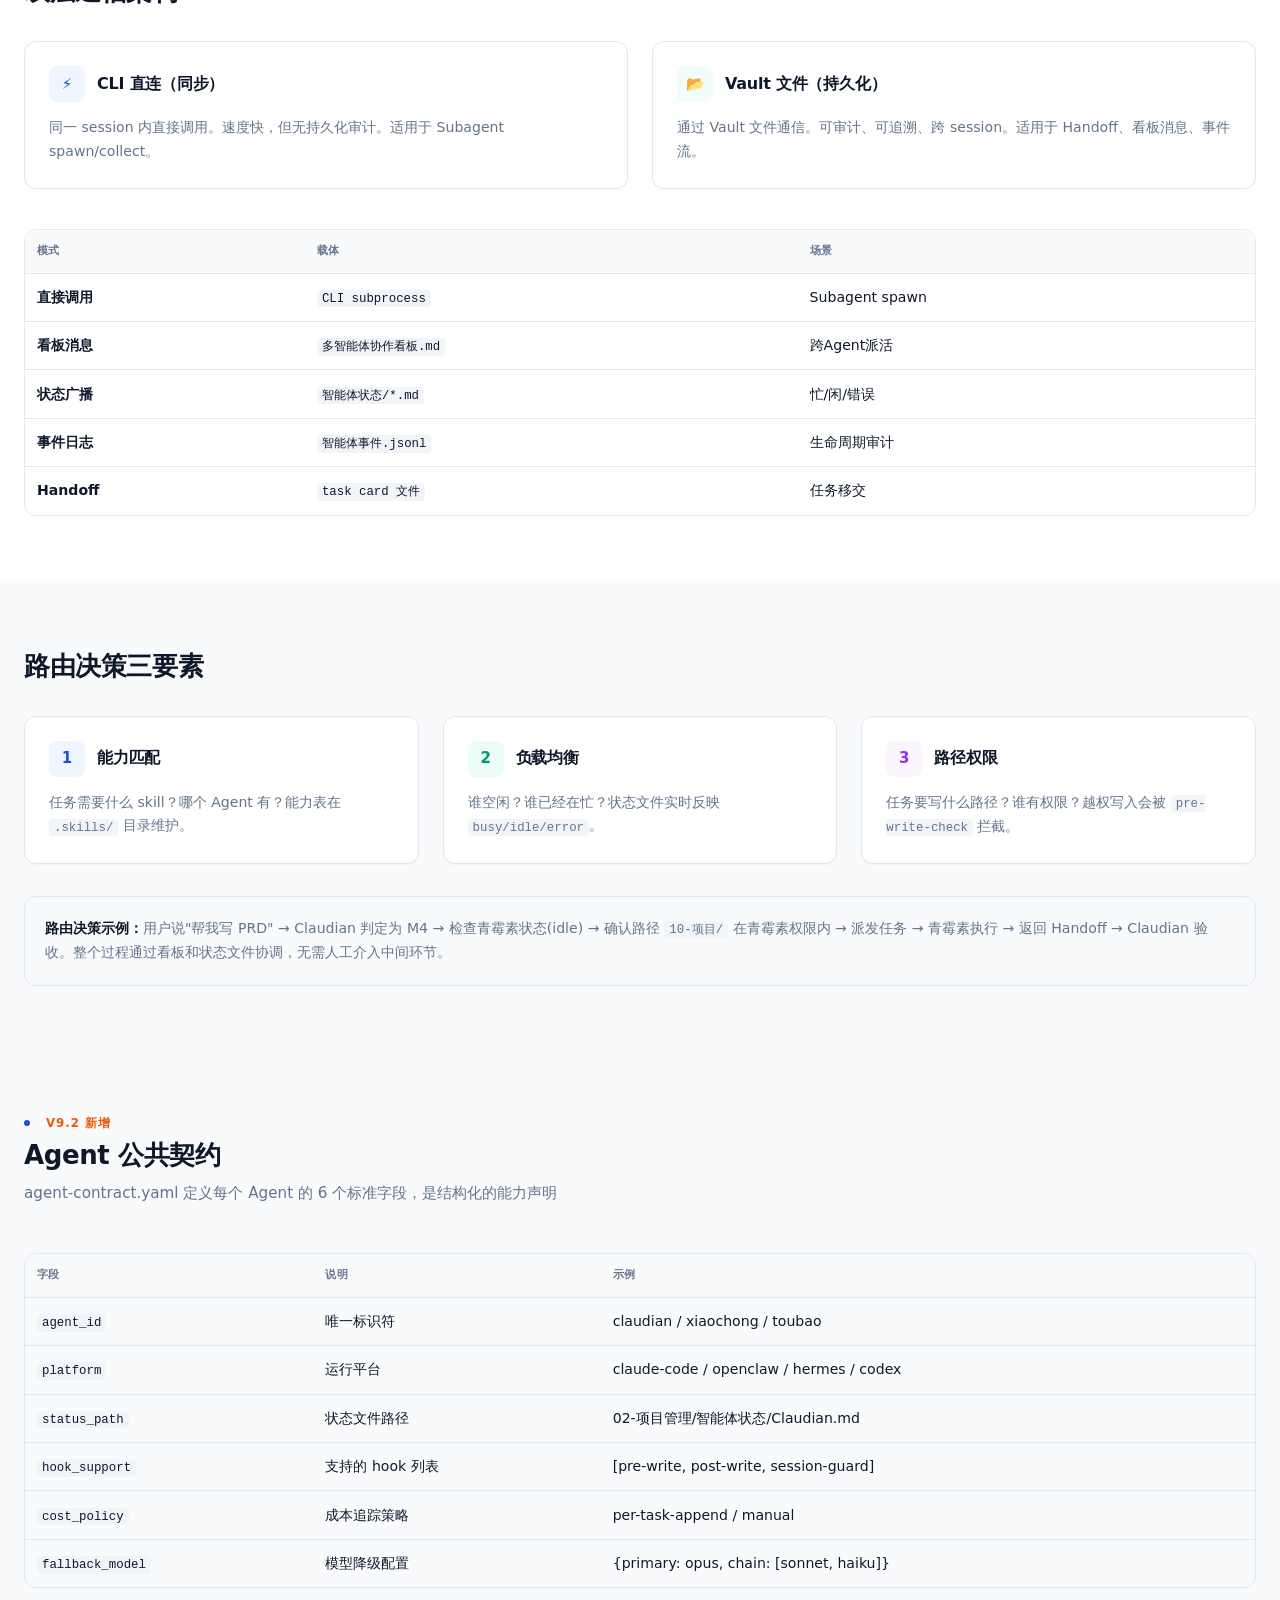
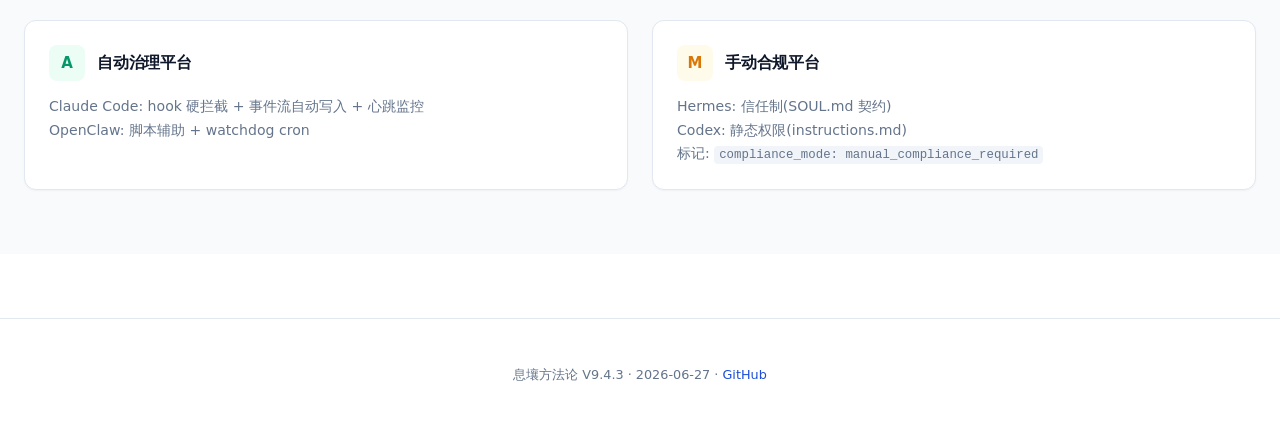
==== commit 2cf9ff76: "docs: retire cost capability from current site" ====
--- a/agents/index.html
+++ b/agents/index.html
@@ -57,14 +57,13 @@
       <a href="../agents/">Agent</a>
       <a href="../rules/">规则</a>
       <a href="../deploy/">部署</a>
-      <a href="../cost/">成本</a>
       <a href="../releases/">迭代</a>
       <a href="../methodology/">全文</a>
     </div>
     <button class="nav-mobile-toggle" aria-label="菜单">&#9776;</button>
   </div>
   <div class="nav-mobile-panel">
-    <a href="../">首页</a><a href="../architecture/">架构</a><a href="../workflow/">流程</a><a href="../agents/">Agent</a><a href="../rules/">规则</a><a href="../deploy/">部署</a><a href="../cost/">成本</a><a href="../releases/">迭代</a>
+    <a href="../">首页</a><a href="../architecture/">架构</a><a href="../workflow/">流程</a><a href="../agents/">Agent</a><a href="../rules/">规则</a><a href="../deploy/">部署</a><a href="../releases/">迭代</a>
       <a href="../methodology/">全文</a>
   </div>
 </nav>
